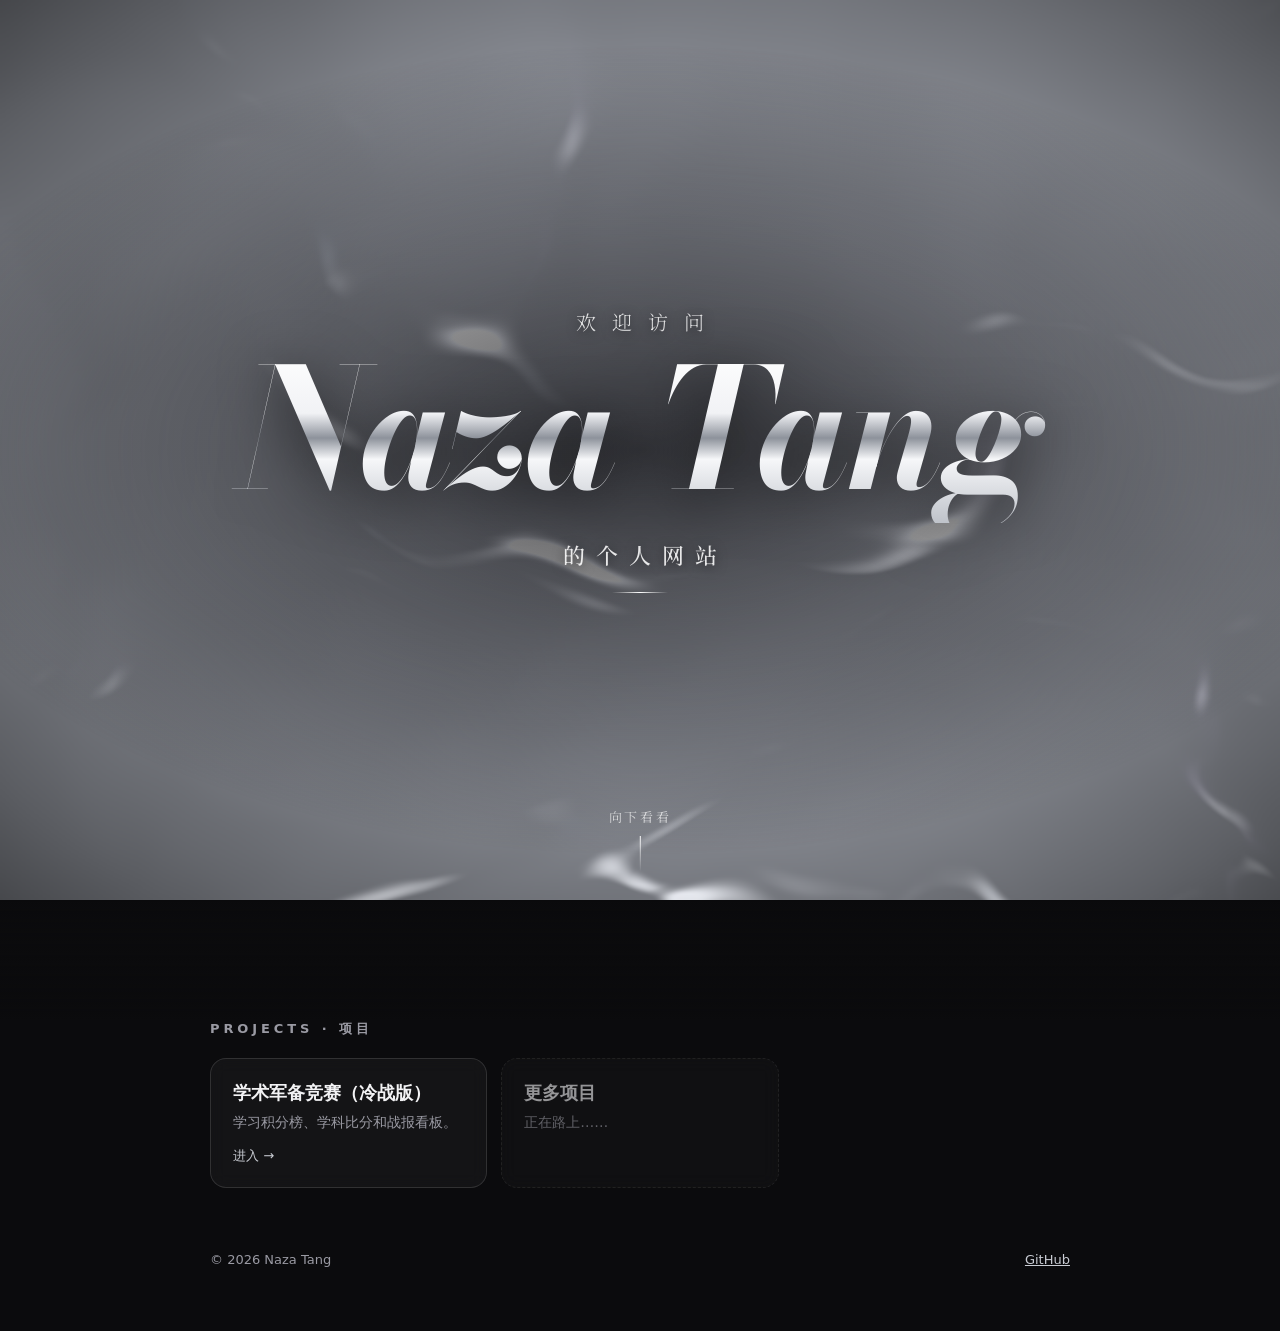
==== index.html @ a49d9f7f "Use Bodoni Moda + Noto Serif SC for the hero, drop the mouse hint Co-Authored-By: Claude Opus 5.5 <n" ====
<!doctype html>
<html lang="zh-CN">
<head>
<meta charset="utf-8">
<meta name="viewport" content="width=device-width, initial-scale=1">
<title>Naza Tang</title>
<meta name="description" content="欢迎访问 Naza Tang 的个人网站">
<meta name="theme-color" content="#0b0b0d">
<link rel="preconnect" href="https://fonts.googleapis.com">
<link rel="preconnect" href="https://fonts.gstatic.com" crossorigin>
<link rel="stylesheet" href="https://fonts.googleapis.com/css2?family=Bodoni+Moda:ital,opsz,wght@1,6..96,500;1,6..96,700&family=Noto+Serif+SC:wght@300;500&display=swap">
<link rel="icon" href="favicon.svg" type="image/svg+xml">
<style>
:root{--fg:#f2f2f4;--muted:#9a9aa3;--line:rgba(255,255,255,.12);--card:rgba(255,255,255,.04)}
*{box-sizing:border-box}
html,body{margin:0;background:#0b0b0d;color:var(--fg);font-family:-apple-system,BlinkMacSystemFont,"PingFang SC","Microsoft YaHei",system-ui,sans-serif}
#metal{position:fixed;inset:0;width:100%;height:100%;display:block}
.hero::before{content:"";position:absolute;inset:0;background:radial-gradient(ellipse 60% 45% at 50% 50%,rgba(5,5,8,.72),rgba(5,5,8,.25) 70%,transparent)}
.hello{position:relative}
.hero{position:relative;height:100vh;height:100svh;display:grid;place-items:center;text-align:center;padding:0 16px;pointer-events:none}
.hello{opacity:0;transform:translateY(24px) scale(.96);filter:blur(10px);transition:all 1.4s cubic-bezier(.2,.7,.2,1)}
.hello.show{opacity:1;transform:none;filter:none}
.hello small{display:block;font-family:"Noto Serif SC",serif;font-weight:300;font-size:clamp(15px,2vw,20px);letter-spacing:.8em;margin-right:-.8em;color:rgba(255,255,255,.82);margin-bottom:10px;text-shadow:0 2px 12px rgba(0,0,0,.6)}
.hello h1{margin:0;font-family:"Bodoni Moda","Didot","Times New Roman",serif;font-style:italic;font-weight:700;font-size:clamp(64px,13vw,168px);line-height:1;letter-spacing:-.01em;padding:0 .08em .06em;
  background:linear-gradient(180deg,#ffffff 0%,#f1f2f5 38%,#8d929b 52%,#f6f7f9 64%,#bfc3ca 100%);-webkit-background-clip:text;background-clip:text;color:transparent;
  filter:drop-shadow(0 8px 28px rgba(0,0,0,.6))}
.hello .sub{margin:16px 0 0;font-family:"Noto Serif SC",serif;font-weight:500;font-size:clamp(16px,2.2vw,22px);letter-spacing:.5em;margin-right:-.5em;color:rgba(255,255,255,.88);text-shadow:0 2px 12px rgba(0,0,0,.6)}
.hello .line{width:56px;height:1px;margin:22px auto 0;background:linear-gradient(90deg,transparent,#fff,transparent)}
.scroll{position:absolute;font-family:"Noto Serif SC",serif;bottom:28px;left:50%;transform:translateX(-50%);color:rgba(255,255,255,.7);font-size:13px;letter-spacing:.2em;opacity:0;transition:opacity 1s 1.8s;pointer-events:auto;text-decoration:none}
.hello.show ~ .scroll{opacity:1}
.scroll::after{content:"";display:block;width:1px;height:36px;margin:10px auto 0;background:linear-gradient(#fff,transparent);animation:drip 1.8s infinite}
@keyframes drip{0%{transform:scaleY(0);transform-origin:top}50%{transform:scaleY(1);transform-origin:top}51%{transform-origin:bottom}100%{transform:scaleY(0);transform-origin:bottom}}
.panel{position:relative;background:linear-gradient(180deg,rgba(11,11,13,0) 0,#0b0b0d 120px);padding:120px 16px 64px}
.wrap{max-width:860px;margin:0 auto}
h2{font-size:13px;letter-spacing:.3em;color:var(--muted);font-weight:600;margin:0 0 20px}
.grid{display:grid;grid-template-columns:repeat(auto-fill,minmax(240px,1fr));gap:14px}
.card{display:block;padding:22px;border:1px solid var(--line);border-radius:16px;background:var(--card);color:inherit;text-decoration:none;backdrop-filter:blur(8px);transition:transform .2s,border-color .2s,background .2s}
.card:hover{transform:translateY(-3px);border-color:rgba(255,255,255,.35);background:rgba(255,255,255,.07)}
.card b{display:block;font-size:18px;margin-bottom:6px}
.card span{color:var(--muted);font-size:14px;line-height:1.6}
.card i{display:block;margin-top:14px;font-style:normal;font-size:13px;color:#c9ccd3}
.soon{border-style:dashed;opacity:.6}
footer{margin-top:64px;color:var(--muted);font-size:13px;display:flex;gap:16px;flex-wrap:wrap;justify-content:space-between}
footer a{color:#c9ccd3}
@media (prefers-reduced-motion:reduce){.hello{transition:none}}
</style>
</head>
<body>
<canvas id="metal" aria-hidden="true"></canvas>
<section class="hero">
  <div class="hello" id="hello">
    <small>欢迎访问</small>
    <h1>Naza Tang</h1>
    <div class="sub">的个人网站</div>
    <div class="line"></div>
  </div>
  <a class="scroll" href="#projects">向下看看</a>
</section>
<section class="panel" id="projects">
  <div class="wrap">
    <h2>PROJECTS · 项目</h2>
    <div class="grid">
      <a class="card" href="/league-view/">
        <b>学术军备竞赛（冷战版）</b>
        <span>学习积分榜、学科比分和战报看板。</span>
        <i>进入 →</i>
      </a>
      <div class="card soon">
        <b>更多项目</b>
        <span>正在路上……</span>
      </div>
    </div>
    <footer>
      <span>© 2026 Naza Tang</span>
      <a href="https://github.com/tanghao0903">GitHub</a>
    </footer>
  </div>
</section>
<script>
(function(){
  var hello=document.getElementById('hello');
  setTimeout(function(){hello.classList.add('show')},400);
  var c=document.getElementById('metal');
  var gl=c.getContext('webgl')||c.getContext('experimental-webgl');
  if(!gl){c.style.background='radial-gradient(circle at 30% 30%,#e6e8ec,#5b5f68 40%,#16171a 75%)';return;}
  var vs='attribute vec2 p;void main(){gl_Position=vec4(p,0.,1.);}';
  var fs=[
  'precision highp float;',
  'uniform vec2 R;uniform float T;uniform vec2 M;uniform float MS;',
  'float h(vec2 p){return fract(sin(dot(p,vec2(127.1,311.7)))*43758.5453);}',
  'float n(vec2 p){vec2 i=floor(p),f=fract(p);f=f*f*(3.-2.*f);',
  ' return mix(mix(h(i),h(i+vec2(1,0)),f.x),mix(h(i+vec2(0,1)),h(i+vec2(1,1)),f.x),f.y);}',
  'float fbm(vec2 p){float v=0.,a=.5;for(int i=0;i<4;i++){v+=a*n(p);p=p*2.03+vec2(1.7,9.2);a*=.5;}return v;}',
  'float H(vec2 p){',
  ' float t=T*.08;',
  ' vec2 q=vec2(fbm(p+t),fbm(p+vec2(5.2,1.3)-t));',
  ' vec2 r=vec2(fbm(p+1.8*q+vec2(1.7,9.2)+t*1.3),fbm(p+1.8*q+vec2(8.3,2.8)-t));',
  ' float v=fbm(p+1.6*r);',
  ' float d=length(p-M);',
  ' v+=MS*.35*sin(d*14.-T*5.)*exp(-d*2.2);',
  ' v+=.25*exp(-d*d*6.)*MS;',
  ' return v;}',
  'vec3 env(vec3 r){',
  ' float y=r.y;',
  ' vec3 c=mix(vec3(.05,.05,.07),vec3(.85,.87,.92),smoothstep(-.2,.35,y));',
  ' c+=vec3(1.)*smoothstep(.55,.62,y)*(1.-smoothstep(.7,.95,y))*.9;',
  ' c=mix(c,vec3(.02),smoothstep(.0,-.4,y));',
  ' c+=vec3(.25,.18,.35)*smoothstep(.2,.9,r.x)*.6;',
  ' c+=vec3(.15,.25,.35)*smoothstep(.2,.9,-r.x)*.5;',
  ' return c;}',
  'void main(){',
  ' vec2 uv=(gl_FragCoord.xy-.5*R)/min(R.x,R.y)*1.1;',
  ' float e=.01;',
  ' float a=H(uv),bx=H(uv+vec2(e,0)),by=H(uv+vec2(0,e));',
  ' vec3 N=normalize(vec3((a-bx)/e,(a-by)/e,1.)*vec3(.12,.12,1.));',
  ' vec3 V=vec3(0,0,1);',
  ' vec3 Rf=reflect(-V,N);',
  ' vec3 col=env(Rf.xzy*vec3(1,1,1)+vec3(0,N.y*.3,0));',
  ' float fr=pow(1.-max(N.z,0.),3.);',
  ' col=mix(col,vec3(.95),fr*.5);',
  ' vec3 L=normalize(vec3(-.4,.6,.7));',
  ' col+=pow(max(dot(reflect(-L,N),V),0.),60.)*1.2;',
  ' col*=.55+.35*a;',
  ' vec2 vg=gl_FragCoord.xy/R-.5;col*=1.-dot(vg,vg)*1.1;',
  ' gl_FragColor=vec4(pow(col,vec3(.95)),1.);',
  '}'].join('\n');
  function sh(t,s){var o=gl.createShader(t);gl.shaderSource(o,s);gl.compileShader(o);if(!gl.getShaderParameter(o,gl.COMPILE_STATUS))console.error(gl.getShaderInfoLog(o));return o;}
  var pr=gl.createProgram();gl.attachShader(pr,sh(gl.VERTEX_SHADER,vs));gl.attachShader(pr,sh(gl.FRAGMENT_SHADER,fs));gl.linkProgram(pr);gl.useProgram(pr);
  var b=gl.createBuffer();gl.bindBuffer(gl.ARRAY_BUFFER,b);gl.bufferData(gl.ARRAY_BUFFER,new Float32Array([-1,-1,3,-1,-1,3]),gl.STATIC_DRAW);
  var loc=gl.getAttribLocation(pr,'p');gl.enableVertexAttribArray(loc);gl.vertexAttribPointer(loc,2,gl.FLOAT,false,0,0);
  var uR=gl.getUniformLocation(pr,'R'),uT=gl.getUniformLocation(pr,'T'),uM=gl.getUniformLocation(pr,'M'),uS=gl.getUniformLocation(pr,'MS');
  var scale=Math.min(window.devicePixelRatio||1,1.5)*.75;
  function resize(){c.width=Math.floor(innerWidth*scale);c.height=Math.floor(innerHeight*scale);gl.viewport(0,0,c.width,c.height);}
  addEventListener('resize',resize);resize();
  var mx=0,my=0,tx=0,ty=0,ms=0,tms=0;
  function mv(x,y){var m=Math.min(innerWidth,innerHeight);tx=(x-innerWidth/2)/m*1.1;ty=-(y-innerHeight/2)/m*1.1;tms=1;}
  addEventListener('pointermove',function(e){mv(e.clientX,e.clientY)});
  addEventListener('touchmove',function(e){var t=e.touches[0];if(t)mv(t.clientX,t.clientY)},{passive:true});
  var reduce=matchMedia('(prefers-reduced-motion: reduce)').matches;
  var t0=performance.now();
  function frame(now){
    var t=(now-t0)/1000;
    mx+=(tx-mx)*.08;my+=(ty-my)*.08;ms+=(tms-ms)*.05;tms*=.985;
    gl.uniform2f(uR,c.width,c.height);gl.uniform1f(uT,reduce?10:t);gl.uniform2f(uM,mx,my);gl.uniform1f(uS,ms);
    gl.drawArrays(gl.TRIANGLES,0,3);
    if(!reduce)requestAnimationFrame(frame);
  }
  requestAnimationFrame(frame);
})();
</script>
</body>
</html>
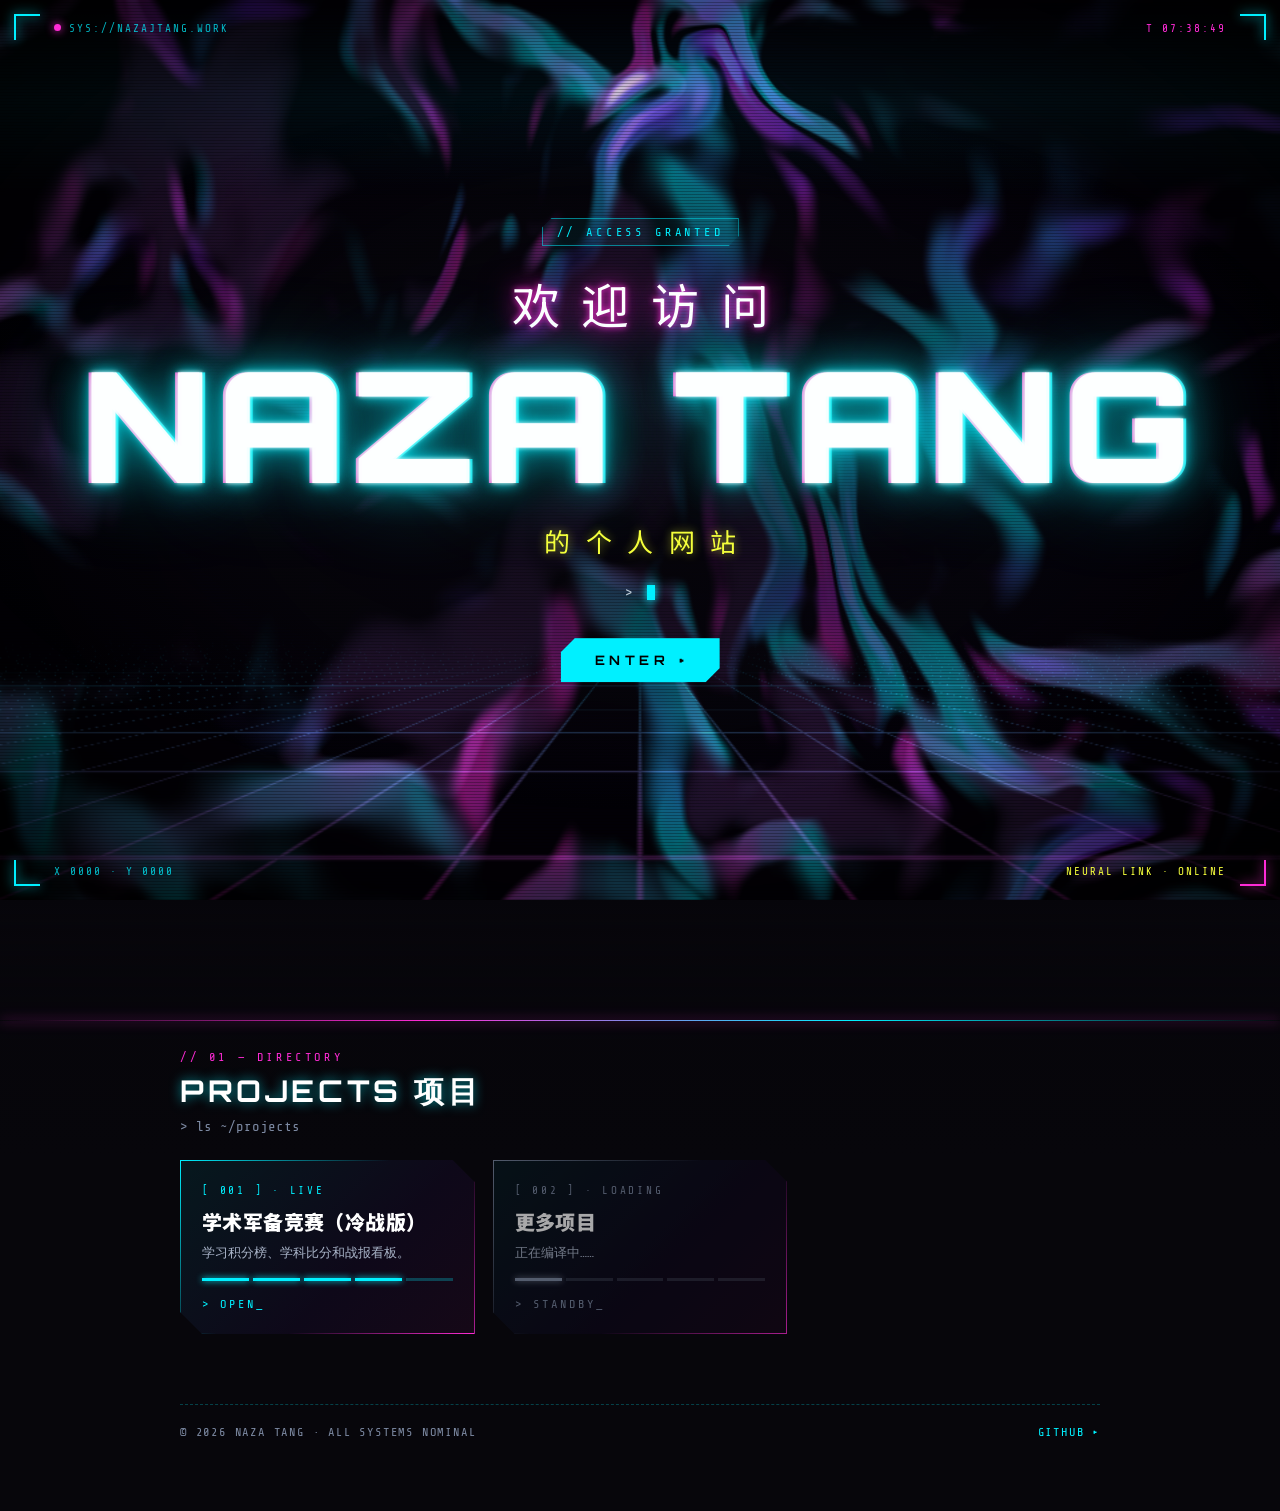
==== commit 9e661ebf: "Restyle welcome page as neon cyberpunk: neon liquid chrome, glitch title, HUD, grid floor Co-Authore" ====
--- a/index.html
+++ b/index.html
@@ -5,84 +5,167 @@
 <meta name="viewport" content="width=device-width, initial-scale=1">
 <title>Naza Tang</title>
 <meta name="description" content="欢迎访问 Naza Tang 的个人网站">
-<meta name="theme-color" content="#0b0b0d">
+<meta name="theme-color" content="#07060b">
 <link rel="preconnect" href="https://fonts.googleapis.com">
 <link rel="preconnect" href="https://fonts.gstatic.com" crossorigin>
-<link rel="stylesheet" href="https://fonts.googleapis.com/css2?family=Bodoni+Moda:ital,opsz,wght@1,6..96,500;1,6..96,700&family=Noto+Serif+SC:wght@300;500&display=swap">
+<link rel="stylesheet" href="https://fonts.googleapis.com/css2?family=Orbitron:wght@500;700;900&family=Share+Tech+Mono&family=Noto+Sans+SC:wght@500;900&display=swap">
 <link rel="icon" href="favicon.svg" type="image/svg+xml">
 <style>
-:root{--fg:#f2f2f4;--muted:#9a9aa3;--line:rgba(255,255,255,.12);--card:rgba(255,255,255,.04)}
+:root{
+  --bg:#07060b;--fg:#e9f6ff;--muted:#7d8aa3;
+  --cyan:#00f0ff;--pink:#ff2bd6;--yellow:#f5ff3b;--violet:#7b2bff;
+  --mono:"Share Tech Mono",ui-monospace,Menlo,Consolas,monospace;
+  --disp:"Orbitron","Eurostile","Arial Black",sans-serif;
+  --cn:"Noto Sans SC","PingFang SC","Microsoft YaHei",sans-serif;
+}
 *{box-sizing:border-box}
-html,body{margin:0;background:#0b0b0d;color:var(--fg);font-family:-apple-system,BlinkMacSystemFont,"PingFang SC","Microsoft YaHei",system-ui,sans-serif}
+html,body{margin:0;background:var(--bg);color:var(--fg);font-family:var(--mono)}
+::selection{background:var(--pink);color:#000}
 #metal{position:fixed;inset:0;width:100%;height:100%;display:block}
-.hero::before{content:"";position:absolute;inset:0;background:radial-gradient(ellipse 60% 45% at 50% 50%,rgba(5,5,8,.72),rgba(5,5,8,.25) 70%,transparent)}
-.hello{position:relative}
-.hero{position:relative;height:100vh;height:100svh;display:grid;place-items:center;text-align:center;padding:0 16px;pointer-events:none}
-.hello{opacity:0;transform:translateY(24px) scale(.96);filter:blur(10px);transition:all 1.4s cubic-bezier(.2,.7,.2,1)}
-.hello.show{opacity:1;transform:none;filter:none}
-.hello small{display:block;font-family:"Noto Serif SC",serif;font-weight:300;font-size:clamp(15px,2vw,20px);letter-spacing:.8em;margin-right:-.8em;color:rgba(255,255,255,.82);margin-bottom:10px;text-shadow:0 2px 12px rgba(0,0,0,.6)}
-.hello h1{margin:0;font-family:"Bodoni Moda","Didot","Times New Roman",serif;font-style:italic;font-weight:700;font-size:clamp(64px,13vw,168px);line-height:1;letter-spacing:-.01em;padding:0 .08em .06em;
-  background:linear-gradient(180deg,#ffffff 0%,#f1f2f5 38%,#8d929b 52%,#f6f7f9 64%,#bfc3ca 100%);-webkit-background-clip:text;background-clip:text;color:transparent;
-  filter:drop-shadow(0 8px 28px rgba(0,0,0,.6))}
-.hello .sub{margin:16px 0 0;font-family:"Noto Serif SC",serif;font-weight:500;font-size:clamp(16px,2.2vw,22px);letter-spacing:.5em;margin-right:-.5em;color:rgba(255,255,255,.88);text-shadow:0 2px 12px rgba(0,0,0,.6)}
-.hello .line{width:56px;height:1px;margin:22px auto 0;background:linear-gradient(90deg,transparent,#fff,transparent)}
-.scroll{position:absolute;font-family:"Noto Serif SC",serif;bottom:28px;left:50%;transform:translateX(-50%);color:rgba(255,255,255,.7);font-size:13px;letter-spacing:.2em;opacity:0;transition:opacity 1s 1.8s;pointer-events:auto;text-decoration:none}
-.hello.show ~ .scroll{opacity:1}
-.scroll::after{content:"";display:block;width:1px;height:36px;margin:10px auto 0;background:linear-gradient(#fff,transparent);animation:drip 1.8s infinite}
-@keyframes drip{0%{transform:scaleY(0);transform-origin:top}50%{transform:scaleY(1);transform-origin:top}51%{transform-origin:bottom}100%{transform:scaleY(0);transform-origin:bottom}}
-.panel{position:relative;background:linear-gradient(180deg,rgba(11,11,13,0) 0,#0b0b0d 120px);padding:120px 16px 64px}
-.wrap{max-width:860px;margin:0 auto}
-h2{font-size:13px;letter-spacing:.3em;color:var(--muted);font-weight:600;margin:0 0 20px}
-.grid{display:grid;grid-template-columns:repeat(auto-fill,minmax(240px,1fr));gap:14px}
-.card{display:block;padding:22px;border:1px solid var(--line);border-radius:16px;background:var(--card);color:inherit;text-decoration:none;backdrop-filter:blur(8px);transition:transform .2s,border-color .2s,background .2s}
-.card:hover{transform:translateY(-3px);border-color:rgba(255,255,255,.35);background:rgba(255,255,255,.07)}
-.card b{display:block;font-size:18px;margin-bottom:6px}
-.card span{color:var(--muted);font-size:14px;line-height:1.6}
-.card i{display:block;margin-top:14px;font-style:normal;font-size:13px;color:#c9ccd3}
-.soon{border-style:dashed;opacity:.6}
-footer{margin-top:64px;color:var(--muted);font-size:13px;display:flex;gap:16px;flex-wrap:wrap;justify-content:space-between}
-footer a{color:#c9ccd3}
-@media (prefers-reduced-motion:reduce){.hello{transition:none}}
+
+.fx{position:fixed;inset:0;pointer-events:none;z-index:2}
+.fx.scan{background:repeating-linear-gradient(0deg,rgba(0,0,0,.28) 0 1px,transparent 1px 3px);mix-blend-mode:multiply}
+.fx.vig{background:radial-gradient(ellipse at center,transparent 45%,rgba(0,0,0,.75) 100%)}
+.fx.sweep{background:linear-gradient(180deg,transparent 0%,rgba(0,240,255,.07) 50%,transparent 100%);height:22vh;animation:sweep 7s linear infinite}
+@keyframes sweep{from{transform:translateY(-25vh)}to{transform:translateY(110vh)}}
+
+.hud{position:fixed;inset:14px;pointer-events:none;z-index:3;font-size:11px;letter-spacing:.18em;color:rgba(0,240,255,.75);text-transform:uppercase;opacity:0;transition:opacity 1s .2s}
+.ready .hud{opacity:1}
+.hud .c{position:absolute;width:26px;height:26px;border:2px solid var(--cyan);filter:drop-shadow(0 0 6px var(--cyan))}
+.hud .tl{top:0;left:0;border-right:0;border-bottom:0}
+.hud .tr{top:0;right:0;border-left:0;border-bottom:0}
+.hud .bl{bottom:0;left:0;border-right:0;border-top:0}
+.hud .br{bottom:0;right:0;border-left:0;border-top:0;border-color:var(--pink);filter:drop-shadow(0 0 6px var(--pink))}
+.hud .t{position:absolute;white-space:nowrap}
+.hud .t1{top:8px;left:40px}
+.hud .t2{top:8px;right:40px;color:var(--pink)}
+.hud .t3{bottom:8px;left:40px}
+.hud .t4{bottom:8px;right:40px;color:var(--yellow)}
+.dot{display:inline-block;width:7px;height:7px;border-radius:50%;background:var(--pink);box-shadow:0 0 8px var(--pink);margin-right:8px;animation:blink 1.2s steps(2) infinite;vertical-align:1px}
+@keyframes blink{50%{opacity:.15}}
+
+.hero{position:relative;z-index:4;height:100vh;height:100svh;display:grid;place-items:center;text-align:center;padding:0 16px;pointer-events:none}
+.hero::before{content:"";position:absolute;inset:0;background:radial-gradient(ellipse 55% 40% at 50% 50%,rgba(7,6,11,.86),rgba(7,6,11,.45) 65%,transparent)}
+.hello{position:relative;opacity:0;transform:scale(1.04);transition:opacity .6s,transform 1.2s cubic-bezier(.2,.7,.2,1)}
+.ready .hello{opacity:1;transform:none;animation:flick 1.1s steps(1) .25s both}
+@keyframes flick{0%{opacity:0}8%{opacity:1}12%{opacity:.1}18%{opacity:1;transform:translateX(-6px) skewX(-8deg)}22%{transform:none}30%{opacity:.3}36%{opacity:1}100%{opacity:1}}
+.tag{display:inline-flex;align-items:center;gap:10px;font-size:12px;letter-spacing:.32em;color:var(--cyan);border:1px solid rgba(0,240,255,.5);padding:6px 14px;background:rgba(0,240,255,.06);clip-path:polygon(10px 0,100% 0,100% calc(100% - 10px),calc(100% - 10px) 100%,0 100%,0 10px);margin-bottom:22px}
+.welcome{display:block;font-family:var(--cn);font-size:clamp(26px,4.2vw,48px);letter-spacing:.45em;margin-right:-.45em;color:#fff;text-shadow:0 0 6px var(--pink),0 0 22px rgba(255,43,214,.7),0 0 48px rgba(255,43,214,.4)}
+.glitch{position:relative;display:inline-block;margin:10px 0 0;font-family:var(--disp);font-weight:900;font-size:clamp(52px,12vw,164px);line-height:1;letter-spacing:.04em;color:#f4fdff;
+  text-shadow:0 0 4px #fff,0 0 14px var(--cyan),0 0 40px rgba(0,240,255,.65),0 0 90px rgba(0,240,255,.35)}
+.glitch::before,.glitch::after{content:attr(data-text);position:absolute;inset:0;overflow:hidden}
+.glitch::before{color:var(--pink);text-shadow:none;transform:translate(-3px,0);mix-blend-mode:screen;opacity:.85;animation:g1 3.2s infinite steps(1)}
+.glitch::after{color:var(--cyan);text-shadow:none;transform:translate(3px,0);mix-blend-mode:screen;opacity:.85;animation:g2 2.7s infinite steps(1)}
+@keyframes g1{0%{clip-path:inset(0 0 100% 0)}4%{clip-path:inset(12% 0 70% 0);transform:translate(-8px,-2px)}8%{clip-path:inset(60% 0 22% 0);transform:translate(6px,1px)}12%{clip-path:inset(0 0 100% 0)}55%{clip-path:inset(0 0 100% 0)}57%{clip-path:inset(40% 0 45% 0);transform:translate(-10px,0)}59%{clip-path:inset(0 0 100% 0)}100%{clip-path:inset(0 0 100% 0)}}
+@keyframes g2{0%{clip-path:inset(0 0 100% 0)}30%{clip-path:inset(0 0 100% 0)}32%{clip-path:inset(75% 0 5% 0);transform:translate(9px,1px)}35%{clip-path:inset(20% 0 62% 0);transform:translate(-5px,-1px)}38%{clip-path:inset(0 0 100% 0)}80%{clip-path:inset(0 0 100% 0)}81%{clip-path:inset(48% 0 38% 0);transform:translate(12px,0)}83%{clip-path:inset(0 0 100% 0)}}
+.sub{margin-top:20px;font-family:var(--cn);font-size:clamp(18px,2.4vw,26px);letter-spacing:.6em;margin-right:-.6em;color:var(--yellow);text-shadow:0 0 10px rgba(245,255,59,.6)}
+.term{margin-top:26px;font-size:clamp(12px,1.4vw,14px);color:rgba(233,246,255,.82);letter-spacing:.08em;min-height:1.4em}
+.term b{color:var(--pink);font-weight:400}
+.cursor{display:inline-block;width:.6em;height:1.1em;background:var(--cyan);vertical-align:-3px;margin-left:3px;box-shadow:0 0 8px var(--cyan);animation:blink 1s steps(2) infinite}
+.enter{pointer-events:auto;display:inline-block;margin-top:34px;font-family:var(--disp);font-weight:700;font-size:13px;letter-spacing:.35em;color:#000;background:var(--cyan);padding:14px 30px 14px 34px;text-decoration:none;clip-path:polygon(14px 0,100% 0,100% calc(100% - 14px),calc(100% - 14px) 100%,0 100%,0 14px);box-shadow:0 0 24px rgba(0,240,255,.6);transition:background .2s,box-shadow .2s,transform .2s;opacity:0}
+.ready .enter{opacity:1;transition:opacity .6s 2.4s,background .2s,box-shadow .2s,transform .2s}
+.enter:hover{background:var(--pink);box-shadow:0 0 34px rgba(255,43,214,.8);transform:translateY(-2px)}
+
+.panel{position:relative;z-index:4;padding:110px 16px 72px;background:linear-gradient(180deg,rgba(7,6,11,0) 0,rgba(7,6,11,.92) 140px,#07060b 260px)}
+.panel::before{content:"";position:absolute;left:0;right:0;top:120px;height:1px;background:linear-gradient(90deg,transparent,var(--pink),var(--cyan),transparent);box-shadow:0 0 12px var(--pink)}
+.wrap{max-width:920px;margin:0 auto}
+h2{font-family:var(--disp);font-weight:700;font-size:clamp(22px,3vw,30px);letter-spacing:.12em;margin:40px 0 6px;color:#fff;text-shadow:0 0 12px rgba(0,240,255,.6)}
+h2 small{display:block;font-family:var(--mono);font-weight:400;font-size:12px;letter-spacing:.3em;color:var(--pink);margin-bottom:8px;text-shadow:none}
+.lead{color:var(--muted);font-size:14px;margin:0 0 26px}
+.grid{display:grid;grid-template-columns:repeat(auto-fill,minmax(260px,1fr));gap:18px}
+.card{--a:var(--cyan);position:relative;display:block;padding:24px 22px 22px;color:inherit;text-decoration:none;background:linear-gradient(135deg,rgba(0,240,255,.08),rgba(123,43,255,.06) 60%,rgba(255,43,214,.06));
+  clip-path:polygon(0 0,calc(100% - 22px) 0,100% 22px,100% 100%,22px 100%,0 calc(100% - 22px));transition:transform .2s,background .2s}
+.card::before{content:"";position:absolute;inset:0;padding:1px;background:linear-gradient(135deg,var(--a),transparent 45%,transparent 60%,var(--pink));
+  -webkit-mask:linear-gradient(#000 0 0) content-box,linear-gradient(#000 0 0);-webkit-mask-composite:xor;mask-composite:exclude}
+.card:hover{transform:translateY(-3px);background:linear-gradient(135deg,rgba(0,240,255,.16),rgba(123,43,255,.1) 60%,rgba(255,43,214,.14))}
+.card .id{font-size:11px;letter-spacing:.25em;color:var(--a)}
+.card b{display:block;font-family:var(--cn);font-weight:900;font-size:20px;letter-spacing:.02em;margin:10px 0 6px;color:#fff}
+.card span{color:#a9b4c8;font-size:13px;line-height:1.7}
+.card i{display:inline-block;margin-top:16px;font-style:normal;font-size:12px;letter-spacing:.25em;color:var(--a)}
+.card:hover i{color:var(--pink)}
+.card.soon{--a:var(--muted);opacity:.65}
+.bar{display:flex;gap:4px;margin-top:14px}.bar u{flex:1;height:3px;background:var(--a);opacity:.25}.bar u.on{opacity:1;box-shadow:0 0 6px var(--a)}
+footer{margin-top:70px;padding-top:20px;border-top:1px dashed rgba(0,240,255,.25);display:flex;gap:16px;flex-wrap:wrap;justify-content:space-between;color:var(--muted);font-size:12px;letter-spacing:.15em}
+footer a{color:var(--cyan);text-decoration:none}footer a:hover{color:var(--pink)}
+@media (max-width:600px){.hud .t2,.hud .t4{display:none}.hud{font-size:10px}}
+.hello{will-change:opacity}
+@media (prefers-reduced-motion:reduce){.ready .hello{animation:none}.glitch::before,.glitch::after,.fx.sweep,.dot,.cursor{animation:none}}
 </style>
 </head>
 <body>
 <canvas id="metal" aria-hidden="true"></canvas>
+<div class="fx sweep"></div><div class="fx scan"></div><div class="fx vig"></div>
+<div class="hud" aria-hidden="true">
+  <i class="c tl"></i><i class="c tr"></i><i class="c bl"></i><i class="c br"></i>
+  <span class="t t1"><span class="dot"></span>SYS://NAZAJTANG.WORK</span>
+  <span class="t t2" id="clock">T --:--:--</span>
+  <span class="t t3" id="coord">X 0000 · Y 0000</span>
+  <span class="t t4">NEURAL LINK · ONLINE</span>
+</div>
+
 <section class="hero">
-  <div class="hello" id="hello">
-    <small>欢迎访问</small>
-    <h1>Naza Tang</h1>
+  <div class="hello">
+    <div class="tag">// ACCESS GRANTED</div>
+    <span class="welcome">欢迎访问</span>
+    <h1 class="glitch" data-text="NAZA TANG">NAZA TANG</h1>
     <div class="sub">的个人网站</div>
-    <div class="line"></div>
+    <div class="term" id="term"><span class="cursor"></span></div>
+    <a class="enter" href="#projects">ENTER ▸</a>
   </div>
-  <a class="scroll" href="#projects">向下看看</a>
 </section>
+
 <section class="panel" id="projects">
   <div class="wrap">
-    <h2>PROJECTS · 项目</h2>
+    <h2><small>// 01 — DIRECTORY</small>PROJECTS 项目</h2>
+    <p class="lead">&gt; ls ~/projects</p>
     <div class="grid">
       <a class="card" href="/league-view/">
+        <div class="id">[ 001 ] · LIVE</div>
         <b>学术军备竞赛（冷战版）</b>
         <span>学习积分榜、学科比分和战报看板。</span>
-        <i>进入 →</i>
+        <div class="bar"><u class="on"></u><u class="on"></u><u class="on"></u><u class="on"></u><u></u></div>
+        <i>&gt; OPEN_</i>
       </a>
       <div class="card soon">
+        <div class="id">[ 002 ] · LOADING</div>
         <b>更多项目</b>
-        <span>正在路上……</span>
+        <span>正在编译中……</span>
+        <div class="bar"><u class="on"></u><u></u><u></u><u></u><u></u></div>
+        <i>&gt; STANDBY_</i>
       </div>
     </div>
     <footer>
-      <span>© 2026 Naza Tang</span>
-      <a href="https://github.com/tanghao0903">GitHub</a>
+      <span>© 2026 NAZA TANG · ALL SYSTEMS NOMINAL</span>
+      <a href="https://github.com/tanghao0903">GITHUB ▸</a>
     </footer>
   </div>
 </section>
+
 <script>
 (function(){
-  var hello=document.getElementById('hello');
-  setTimeout(function(){hello.classList.add('show')},400);
+  var reduce=matchMedia('(prefers-reduced-motion: reduce)').matches;
+  setTimeout(function(){document.body.classList.add('ready')},250);
+
+  var term=document.getElementById('term'),cur=term.querySelector('.cursor');
+  var lines=['&gt; 正在连接 nazajtang.work ...','&gt; 连接成功 <b>[OK]</b> 欢迎你，访客'];
+  var li=0,ci=0;
+  function type(){
+    var L=lines[li],c=L.charAt(ci);
+    if(c==='<')ci=L.indexOf('>',ci)+1;else if(c==='&')ci=L.indexOf(';',ci)+1;else ci++;
+    term.innerHTML=L.slice(0,ci);term.appendChild(cur);
+    if(ci<L.length)setTimeout(type,reduce?0:40);
+    else if(li+1<lines.length){li++;ci=0;setTimeout(type,700);}
+  }
+  setTimeout(type,reduce?0:900);
+
+  var clock=document.getElementById('clock'),coord=document.getElementById('coord');
+  function pad(n,w){n=String(Math.floor(Math.abs(n)));while(n.length<w)n='0'+n;return n}
+  function tick(){var d=new Date();clock.textContent='T '+pad(d.getHours(),2)+':'+pad(d.getMinutes(),2)+':'+pad(d.getSeconds(),2)}
+  tick();setInterval(tick,1000);
+
   var c=document.getElementById('metal');
   var gl=c.getContext('webgl')||c.getContext('experimental-webgl');
-  if(!gl){c.style.background='radial-gradient(circle at 30% 30%,#e6e8ec,#5b5f68 40%,#16171a 75%)';return;}
+  if(!gl){c.style.background='radial-gradient(circle at 30% 30%,#ff2bd6,#3a0b5c 35%,#07060b 70%)';return;}
   var vs='attribute vec2 p;void main(){gl_Position=vec4(p,0.,1.);}';
   var fs=[
   'precision highp float;',
@@ -92,37 +175,47 @@
   ' return mix(mix(h(i),h(i+vec2(1,0)),f.x),mix(h(i+vec2(0,1)),h(i+vec2(1,1)),f.x),f.y);}',
   'float fbm(vec2 p){float v=0.,a=.5;for(int i=0;i<4;i++){v+=a*n(p);p=p*2.03+vec2(1.7,9.2);a*=.5;}return v;}',
   'float H(vec2 p){',
-  ' float t=T*.08;',
+  ' float t=T*.09;',
   ' vec2 q=vec2(fbm(p+t),fbm(p+vec2(5.2,1.3)-t));',
   ' vec2 r=vec2(fbm(p+1.8*q+vec2(1.7,9.2)+t*1.3),fbm(p+1.8*q+vec2(8.3,2.8)-t));',
   ' float v=fbm(p+1.6*r);',
   ' float d=length(p-M);',
-  ' v+=MS*.35*sin(d*14.-T*5.)*exp(-d*2.2);',
-  ' v+=.25*exp(-d*d*6.)*MS;',
+  ' v+=MS*.3*sin(d*16.-T*6.)*exp(-d*2.4);',
+  ' v+=.22*exp(-d*d*7.)*MS;',
   ' return v;}',
-  'vec3 env(vec3 r){',
-  ' float y=r.y;',
-  ' vec3 c=mix(vec3(.05,.05,.07),vec3(.85,.87,.92),smoothstep(-.2,.35,y));',
-  ' c+=vec3(1.)*smoothstep(.55,.62,y)*(1.-smoothstep(.7,.95,y))*.9;',
-  ' c=mix(c,vec3(.02),smoothstep(.0,-.4,y));',
-  ' c+=vec3(.25,.18,.35)*smoothstep(.2,.9,r.x)*.6;',
-  ' c+=vec3(.15,.25,.35)*smoothstep(.2,.9,-r.x)*.5;',
-  ' return c;}',
+  'vec3 neon(float k){',
+  ' k=fract(k);',
+  ' vec3 c1=vec3(1.,.17,.84),c2=vec3(.48,.17,1.),c3=vec3(0.,.94,1.);',
+  ' return k<.33?mix(c1,c2,k*3.):k<.66?mix(c2,c3,(k-.33)*3.):mix(c3,c1,(k-.66)*3.);}',
   'void main(){',
   ' vec2 uv=(gl_FragCoord.xy-.5*R)/min(R.x,R.y)*1.1;',
   ' float e=.01;',
   ' float a=H(uv),bx=H(uv+vec2(e,0)),by=H(uv+vec2(0,e));',
-  ' vec3 N=normalize(vec3((a-bx)/e,(a-by)/e,1.)*vec3(.12,.12,1.));',
-  ' vec3 V=vec3(0,0,1);',
-  ' vec3 Rf=reflect(-V,N);',
-  ' vec3 col=env(Rf.xzy*vec3(1,1,1)+vec3(0,N.y*.3,0));',
-  ' float fr=pow(1.-max(N.z,0.),3.);',
-  ' col=mix(col,vec3(.95),fr*.5);',
+  ' vec2 g2=vec2(a-bx,a-by)/e;',
+  ' float sl=length(g2);',
+  ' float ang=atan(g2.y,g2.x)/6.2831+.5+T*.03;',
+  ' vec3 base=vec3(.025,.01,.06);',
+  ' vec3 col=base;',
+  ' float rim=smoothstep(.35,1.1,sl);',
+  ' col+=neon(ang)*rim*1.05;',
+  ' col+=neon(ang+.5)*smoothstep(1.4,2.4,sl)*.6;',
+  ' float band=sin(a*26.-T*.8);',
+  ' col+=neon(a*1.3+T*.02)*smoothstep(.92,1.,band)*.35;',
+  ' vec3 N=normalize(vec3(-g2*.16,1.));',
   ' vec3 L=normalize(vec3(-.4,.6,.7));',
-  ' col+=pow(max(dot(reflect(-L,N),V),0.),60.)*1.2;',
-  ' col*=.55+.35*a;',
-  ' vec2 vg=gl_FragCoord.xy/R-.5;col*=1.-dot(vg,vg)*1.1;',
-  ' gl_FragColor=vec4(pow(col,vec3(.95)),1.);',
+  ' col+=vec3(.85,1.,1.)*pow(max(dot(reflect(-L,N),vec3(0,0,1)),0.),60.)*.9;',
+  ' col*=.45+.6*a;',
+  ' vec2 sp=gl_FragCoord.xy/R;',
+  ' float hz=.3;',
+  ' if(sp.y<hz){',
+  '  float z=hz/(hz-sp.y+.001);',
+  '  vec2 g=vec2((sp.x-.5)*z*6.,z*1.4+T*.6);',
+  '  vec2 gf=abs(fract(g)-.5);',
+  '  float ln=smoothstep(.47,.5,max(gf.x,gf.y));',
+  '  col+=mix(vec3(1.,.17,.84),vec3(0.,.94,1.),sp.y/hz)*ln*.45*smoothstep(0.,.08,hz-sp.y);',
+  ' }',
+  ' vec2 vg=sp-.5;col*=1.-dot(vg,vg)*1.2;',
+  ' gl_FragColor=vec4(col,1.);',
   '}'].join('\n');
   function sh(t,s){var o=gl.createShader(t);gl.shaderSource(o,s);gl.compileShader(o);if(!gl.getShaderParameter(o,gl.COMPILE_STATUS))console.error(gl.getShaderInfoLog(o));return o;}
   var pr=gl.createProgram();gl.attachShader(pr,sh(gl.VERTEX_SHADER,vs));gl.attachShader(pr,sh(gl.FRAGMENT_SHADER,fs));gl.linkProgram(pr);gl.useProgram(pr);
@@ -133,10 +226,10 @@
   function resize(){c.width=Math.floor(innerWidth*scale);c.height=Math.floor(innerHeight*scale);gl.viewport(0,0,c.width,c.height);}
   addEventListener('resize',resize);resize();
   var mx=0,my=0,tx=0,ty=0,ms=0,tms=0;
-  function mv(x,y){var m=Math.min(innerWidth,innerHeight);tx=(x-innerWidth/2)/m*1.1;ty=-(y-innerHeight/2)/m*1.1;tms=1;}
+  function mv(x,y){var m=Math.min(innerWidth,innerHeight);tx=(x-innerWidth/2)/m*1.1;ty=-(y-innerHeight/2)/m*1.1;tms=1;
+    coord.textContent='X '+pad(x,4)+' · Y '+pad(y,4);}
   addEventListener('pointermove',function(e){mv(e.clientX,e.clientY)});
   addEventListener('touchmove',function(e){var t=e.touches[0];if(t)mv(t.clientX,t.clientY)},{passive:true});
-  var reduce=matchMedia('(prefers-reduced-motion: reduce)').matches;
   var t0=performance.now();
   function frame(now){
     var t=(now-t0)/1000;
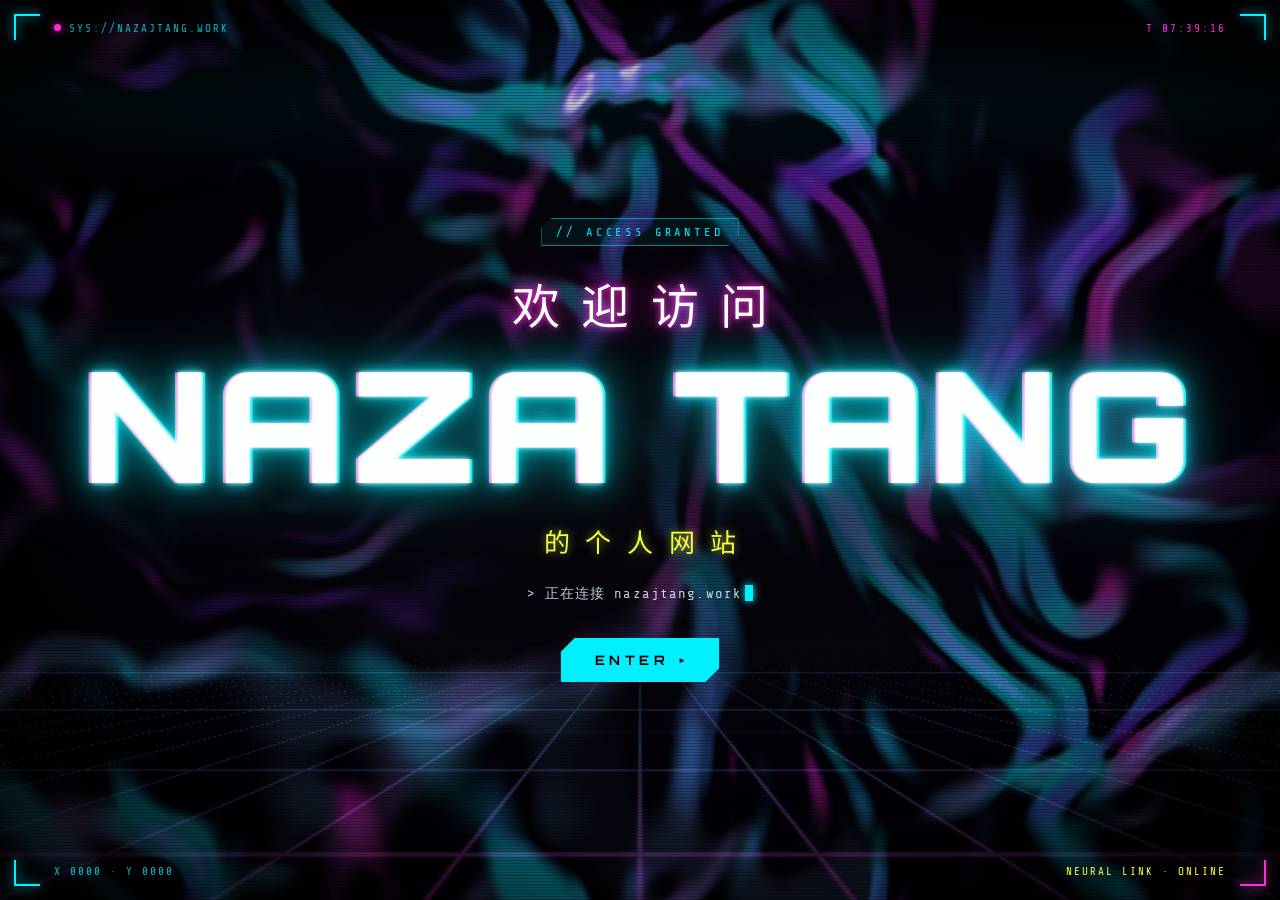
==== commit 5fdc6bac: "Move projects to their own /projects/ page with the same neon liquid background Shared styles and th" ====
--- a/index.html
+++ b/index.html
@@ -9,41 +9,9 @@
 <link rel="preconnect" href="https://fonts.googleapis.com">
 <link rel="preconnect" href="https://fonts.gstatic.com" crossorigin>
 <link rel="stylesheet" href="https://fonts.googleapis.com/css2?family=Orbitron:wght@500;700;900&family=Share+Tech+Mono&family=Noto+Sans+SC:wght@500;900&display=swap">
-<link rel="icon" href="favicon.svg" type="image/svg+xml">
+<link rel="icon" href="/favicon.svg" type="image/svg+xml">
+<link rel="stylesheet" href="/assets/cyber.css">
 <style>
-:root{
-  --bg:#07060b;--fg:#e9f6ff;--muted:#7d8aa3;
-  --cyan:#00f0ff;--pink:#ff2bd6;--yellow:#f5ff3b;--violet:#7b2bff;
-  --mono:"Share Tech Mono",ui-monospace,Menlo,Consolas,monospace;
-  --disp:"Orbitron","Eurostile","Arial Black",sans-serif;
-  --cn:"Noto Sans SC","PingFang SC","Microsoft YaHei",sans-serif;
-}
-*{box-sizing:border-box}
-html,body{margin:0;background:var(--bg);color:var(--fg);font-family:var(--mono)}
-::selection{background:var(--pink);color:#000}
-#metal{position:fixed;inset:0;width:100%;height:100%;display:block}
-
-.fx{position:fixed;inset:0;pointer-events:none;z-index:2}
-.fx.scan{background:repeating-linear-gradient(0deg,rgba(0,0,0,.28) 0 1px,transparent 1px 3px);mix-blend-mode:multiply}
-.fx.vig{background:radial-gradient(ellipse at center,transparent 45%,rgba(0,0,0,.75) 100%)}
-.fx.sweep{background:linear-gradient(180deg,transparent 0%,rgba(0,240,255,.07) 50%,transparent 100%);height:22vh;animation:sweep 7s linear infinite}
-@keyframes sweep{from{transform:translateY(-25vh)}to{transform:translateY(110vh)}}
-
-.hud{position:fixed;inset:14px;pointer-events:none;z-index:3;font-size:11px;letter-spacing:.18em;color:rgba(0,240,255,.75);text-transform:uppercase;opacity:0;transition:opacity 1s .2s}
-.ready .hud{opacity:1}
-.hud .c{position:absolute;width:26px;height:26px;border:2px solid var(--cyan);filter:drop-shadow(0 0 6px var(--cyan))}
-.hud .tl{top:0;left:0;border-right:0;border-bottom:0}
-.hud .tr{top:0;right:0;border-left:0;border-bottom:0}
-.hud .bl{bottom:0;left:0;border-right:0;border-top:0}
-.hud .br{bottom:0;right:0;border-left:0;border-top:0;border-color:var(--pink);filter:drop-shadow(0 0 6px var(--pink))}
-.hud .t{position:absolute;white-space:nowrap}
-.hud .t1{top:8px;left:40px}
-.hud .t2{top:8px;right:40px;color:var(--pink)}
-.hud .t3{bottom:8px;left:40px}
-.hud .t4{bottom:8px;right:40px;color:var(--yellow)}
-.dot{display:inline-block;width:7px;height:7px;border-radius:50%;background:var(--pink);box-shadow:0 0 8px var(--pink);margin-right:8px;animation:blink 1.2s steps(2) infinite;vertical-align:1px}
-@keyframes blink{50%{opacity:.15}}
-
 .hero{position:relative;z-index:4;height:100vh;height:100svh;display:grid;place-items:center;text-align:center;padding:0 16px;pointer-events:none}
 .hero::before{content:"";position:absolute;inset:0;background:radial-gradient(ellipse 55% 40% at 50% 50%,rgba(7,6,11,.86),rgba(7,6,11,.45) 65%,transparent)}
 .hello{position:relative;opacity:0;transform:scale(1.04);transition:opacity .6s,transform 1.2s cubic-bezier(.2,.7,.2,1)}
@@ -65,31 +33,8 @@
 .enter{pointer-events:auto;display:inline-block;margin-top:34px;font-family:var(--disp);font-weight:700;font-size:13px;letter-spacing:.35em;color:#000;background:var(--cyan);padding:14px 30px 14px 34px;text-decoration:none;clip-path:polygon(14px 0,100% 0,100% calc(100% - 14px),calc(100% - 14px) 100%,0 100%,0 14px);box-shadow:0 0 24px rgba(0,240,255,.6);transition:background .2s,box-shadow .2s,transform .2s;opacity:0}
 .ready .enter{opacity:1;transition:opacity .6s 2.4s,background .2s,box-shadow .2s,transform .2s}
 .enter:hover{background:var(--pink);box-shadow:0 0 34px rgba(255,43,214,.8);transform:translateY(-2px)}
-
-.panel{position:relative;z-index:4;padding:110px 16px 72px;background:linear-gradient(180deg,rgba(7,6,11,0) 0,rgba(7,6,11,.92) 140px,#07060b 260px)}
-.panel::before{content:"";position:absolute;left:0;right:0;top:120px;height:1px;background:linear-gradient(90deg,transparent,var(--pink),var(--cyan),transparent);box-shadow:0 0 12px var(--pink)}
-.wrap{max-width:920px;margin:0 auto}
-h2{font-family:var(--disp);font-weight:700;font-size:clamp(22px,3vw,30px);letter-spacing:.12em;margin:40px 0 6px;color:#fff;text-shadow:0 0 12px rgba(0,240,255,.6)}
-h2 small{display:block;font-family:var(--mono);font-weight:400;font-size:12px;letter-spacing:.3em;color:var(--pink);margin-bottom:8px;text-shadow:none}
-.lead{color:var(--muted);font-size:14px;margin:0 0 26px}
-.grid{display:grid;grid-template-columns:repeat(auto-fill,minmax(260px,1fr));gap:18px}
-.card{--a:var(--cyan);position:relative;display:block;padding:24px 22px 22px;color:inherit;text-decoration:none;background:linear-gradient(135deg,rgba(0,240,255,.08),rgba(123,43,255,.06) 60%,rgba(255,43,214,.06));
-  clip-path:polygon(0 0,calc(100% - 22px) 0,100% 22px,100% 100%,22px 100%,0 calc(100% - 22px));transition:transform .2s,background .2s}
-.card::before{content:"";position:absolute;inset:0;padding:1px;background:linear-gradient(135deg,var(--a),transparent 45%,transparent 60%,var(--pink));
-  -webkit-mask:linear-gradient(#000 0 0) content-box,linear-gradient(#000 0 0);-webkit-mask-composite:xor;mask-composite:exclude}
-.card:hover{transform:translateY(-3px);background:linear-gradient(135deg,rgba(0,240,255,.16),rgba(123,43,255,.1) 60%,rgba(255,43,214,.14))}
-.card .id{font-size:11px;letter-spacing:.25em;color:var(--a)}
-.card b{display:block;font-family:var(--cn);font-weight:900;font-size:20px;letter-spacing:.02em;margin:10px 0 6px;color:#fff}
-.card span{color:#a9b4c8;font-size:13px;line-height:1.7}
-.card i{display:inline-block;margin-top:16px;font-style:normal;font-size:12px;letter-spacing:.25em;color:var(--a)}
-.card:hover i{color:var(--pink)}
-.card.soon{--a:var(--muted);opacity:.65}
-.bar{display:flex;gap:4px;margin-top:14px}.bar u{flex:1;height:3px;background:var(--a);opacity:.25}.bar u.on{opacity:1;box-shadow:0 0 6px var(--a)}
-footer{margin-top:70px;padding-top:20px;border-top:1px dashed rgba(0,240,255,.25);display:flex;gap:16px;flex-wrap:wrap;justify-content:space-between;color:var(--muted);font-size:12px;letter-spacing:.15em}
-footer a{color:var(--cyan);text-decoration:none}footer a:hover{color:var(--pink)}
-@media (max-width:600px){.hud .t2,.hud .t4{display:none}.hud{font-size:10px}}
 .hello{will-change:opacity}
-@media (prefers-reduced-motion:reduce){.ready .hello{animation:none}.glitch::before,.glitch::after,.fx.sweep,.dot,.cursor{animation:none}}
+@media (prefers-reduced-motion:reduce){.ready .hello{animation:none}.glitch::before,.glitch::after,{animation:none}}
 </style>
 </head>
 <body>
@@ -110,42 +55,14 @@
     <h1 class="glitch" data-text="NAZA TANG">NAZA TANG</h1>
     <div class="sub">的个人网站</div>
     <div class="term" id="term"><span class="cursor"></span></div>
-    <a class="enter" href="#projects">ENTER ▸</a>
+    <a class="enter" href="/projects/">ENTER ▸</a>
   </div>
 </section>
 
-<section class="panel" id="projects">
-  <div class="wrap">
-    <h2><small>// 01 — DIRECTORY</small>PROJECTS 项目</h2>
-    <p class="lead">&gt; ls ~/projects</p>
-    <div class="grid">
-      <a class="card" href="/league-view/">
-        <div class="id">[ 001 ] · LIVE</div>
-        <b>学术军备竞赛（冷战版）</b>
-        <span>学习积分榜、学科比分和战报看板。</span>
-        <div class="bar"><u class="on"></u><u class="on"></u><u class="on"></u><u class="on"></u><u></u></div>
-        <i>&gt; OPEN_</i>
-      </a>
-      <div class="card soon">
-        <div class="id">[ 002 ] · LOADING</div>
-        <b>更多项目</b>
-        <span>正在编译中……</span>
-        <div class="bar"><u class="on"></u><u></u><u></u><u></u><u></u></div>
-        <i>&gt; STANDBY_</i>
-      </div>
-    </div>
-    <footer>
-      <span>© 2026 NAZA TANG · ALL SYSTEMS NOMINAL</span>
-      <a href="https://github.com/tanghao0903">GITHUB ▸</a>
-    </footer>
-  </div>
-</section>
-
+<script src="/assets/metal.js"></script>
 <script>
 (function(){
   var reduce=matchMedia('(prefers-reduced-motion: reduce)').matches;
-  setTimeout(function(){document.body.classList.add('ready')},250);
-
   var term=document.getElementById('term'),cur=term.querySelector('.cursor');
   var lines=['&gt; 正在连接 nazajtang.work ...','&gt; 连接成功 <b>[OK]</b> 欢迎你，访客'];
   var li=0,ci=0;
@@ -157,88 +74,6 @@
     else if(li+1<lines.length){li++;ci=0;setTimeout(type,700);}
   }
   setTimeout(type,reduce?0:900);
-
-  var clock=document.getElementById('clock'),coord=document.getElementById('coord');
-  function pad(n,w){n=String(Math.floor(Math.abs(n)));while(n.length<w)n='0'+n;return n}
-  function tick(){var d=new Date();clock.textContent='T '+pad(d.getHours(),2)+':'+pad(d.getMinutes(),2)+':'+pad(d.getSeconds(),2)}
-  tick();setInterval(tick,1000);
-
-  var c=document.getElementById('metal');
-  var gl=c.getContext('webgl')||c.getContext('experimental-webgl');
-  if(!gl){c.style.background='radial-gradient(circle at 30% 30%,#ff2bd6,#3a0b5c 35%,#07060b 70%)';return;}
-  var vs='attribute vec2 p;void main(){gl_Position=vec4(p,0.,1.);}';
-  var fs=[
-  'precision highp float;',
-  'uniform vec2 R;uniform float T;uniform vec2 M;uniform float MS;',
-  'float h(vec2 p){return fract(sin(dot(p,vec2(127.1,311.7)))*43758.5453);}',
-  'float n(vec2 p){vec2 i=floor(p),f=fract(p);f=f*f*(3.-2.*f);',
-  ' return mix(mix(h(i),h(i+vec2(1,0)),f.x),mix(h(i+vec2(0,1)),h(i+vec2(1,1)),f.x),f.y);}',
-  'float fbm(vec2 p){float v=0.,a=.5;for(int i=0;i<4;i++){v+=a*n(p);p=p*2.03+vec2(1.7,9.2);a*=.5;}return v;}',
-  'float H(vec2 p){',
-  ' float t=T*.09;',
-  ' vec2 q=vec2(fbm(p+t),fbm(p+vec2(5.2,1.3)-t));',
-  ' vec2 r=vec2(fbm(p+1.8*q+vec2(1.7,9.2)+t*1.3),fbm(p+1.8*q+vec2(8.3,2.8)-t));',
-  ' float v=fbm(p+1.6*r);',
-  ' float d=length(p-M);',
-  ' v+=MS*.3*sin(d*16.-T*6.)*exp(-d*2.4);',
-  ' v+=.22*exp(-d*d*7.)*MS;',
-  ' return v;}',
-  'vec3 neon(float k){',
-  ' k=fract(k);',
-  ' vec3 c1=vec3(1.,.17,.84),c2=vec3(.48,.17,1.),c3=vec3(0.,.94,1.);',
-  ' return k<.33?mix(c1,c2,k*3.):k<.66?mix(c2,c3,(k-.33)*3.):mix(c3,c1,(k-.66)*3.);}',
-  'void main(){',
-  ' vec2 uv=(gl_FragCoord.xy-.5*R)/min(R.x,R.y)*1.1;',
-  ' float e=.01;',
-  ' float a=H(uv),bx=H(uv+vec2(e,0)),by=H(uv+vec2(0,e));',
-  ' vec2 g2=vec2(a-bx,a-by)/e;',
-  ' float sl=length(g2);',
-  ' float ang=atan(g2.y,g2.x)/6.2831+.5+T*.03;',
-  ' vec3 base=vec3(.025,.01,.06);',
-  ' vec3 col=base;',
-  ' float rim=smoothstep(.35,1.1,sl);',
-  ' col+=neon(ang)*rim*1.05;',
-  ' col+=neon(ang+.5)*smoothstep(1.4,2.4,sl)*.6;',
-  ' float band=sin(a*26.-T*.8);',
-  ' col+=neon(a*1.3+T*.02)*smoothstep(.92,1.,band)*.35;',
-  ' vec3 N=normalize(vec3(-g2*.16,1.));',
-  ' vec3 L=normalize(vec3(-.4,.6,.7));',
-  ' col+=vec3(.85,1.,1.)*pow(max(dot(reflect(-L,N),vec3(0,0,1)),0.),60.)*.9;',
-  ' col*=.45+.6*a;',
-  ' vec2 sp=gl_FragCoord.xy/R;',
-  ' float hz=.3;',
-  ' if(sp.y<hz){',
-  '  float z=hz/(hz-sp.y+.001);',
-  '  vec2 g=vec2((sp.x-.5)*z*6.,z*1.4+T*.6);',
-  '  vec2 gf=abs(fract(g)-.5);',
-  '  float ln=smoothstep(.47,.5,max(gf.x,gf.y));',
-  '  col+=mix(vec3(1.,.17,.84),vec3(0.,.94,1.),sp.y/hz)*ln*.45*smoothstep(0.,.08,hz-sp.y);',
-  ' }',
-  ' vec2 vg=sp-.5;col*=1.-dot(vg,vg)*1.2;',
-  ' gl_FragColor=vec4(col,1.);',
-  '}'].join('\n');
-  function sh(t,s){var o=gl.createShader(t);gl.shaderSource(o,s);gl.compileShader(o);if(!gl.getShaderParameter(o,gl.COMPILE_STATUS))console.error(gl.getShaderInfoLog(o));return o;}
-  var pr=gl.createProgram();gl.attachShader(pr,sh(gl.VERTEX_SHADER,vs));gl.attachShader(pr,sh(gl.FRAGMENT_SHADER,fs));gl.linkProgram(pr);gl.useProgram(pr);
-  var b=gl.createBuffer();gl.bindBuffer(gl.ARRAY_BUFFER,b);gl.bufferData(gl.ARRAY_BUFFER,new Float32Array([-1,-1,3,-1,-1,3]),gl.STATIC_DRAW);
-  var loc=gl.getAttribLocation(pr,'p');gl.enableVertexAttribArray(loc);gl.vertexAttribPointer(loc,2,gl.FLOAT,false,0,0);
-  var uR=gl.getUniformLocation(pr,'R'),uT=gl.getUniformLocation(pr,'T'),uM=gl.getUniformLocation(pr,'M'),uS=gl.getUniformLocation(pr,'MS');
-  var scale=Math.min(window.devicePixelRatio||1,1.5)*.75;
-  function resize(){c.width=Math.floor(innerWidth*scale);c.height=Math.floor(innerHeight*scale);gl.viewport(0,0,c.width,c.height);}
-  addEventListener('resize',resize);resize();
-  var mx=0,my=0,tx=0,ty=0,ms=0,tms=0;
-  function mv(x,y){var m=Math.min(innerWidth,innerHeight);tx=(x-innerWidth/2)/m*1.1;ty=-(y-innerHeight/2)/m*1.1;tms=1;
-    coord.textContent='X '+pad(x,4)+' · Y '+pad(y,4);}
-  addEventListener('pointermove',function(e){mv(e.clientX,e.clientY)});
-  addEventListener('touchmove',function(e){var t=e.touches[0];if(t)mv(t.clientX,t.clientY)},{passive:true});
-  var t0=performance.now();
-  function frame(now){
-    var t=(now-t0)/1000;
-    mx+=(tx-mx)*.08;my+=(ty-my)*.08;ms+=(tms-ms)*.05;tms*=.985;
-    gl.uniform2f(uR,c.width,c.height);gl.uniform1f(uT,reduce?10:t);gl.uniform2f(uM,mx,my);gl.uniform1f(uS,ms);
-    gl.drawArrays(gl.TRIANGLES,0,3);
-    if(!reduce)requestAnimationFrame(frame);
-  }
-  requestAnimationFrame(frame);
 })();
 </script>
 </body>
--- a/assets/cyber.css
+++ b/assets/cyber.css
@@ -0,0 +1,51 @@
+/* Shared cyberpunk styles for nazajtang.work */
+:root{
+  --bg:#07060b;--fg:#e9f6ff;--muted:#7d8aa3;
+  --cyan:#00f0ff;--pink:#ff2bd6;--yellow:#f5ff3b;--violet:#7b2bff;
+  --mono:"Share Tech Mono",ui-monospace,Menlo,Consolas,monospace;
+  --disp:"Orbitron","Eurostile","Arial Black",sans-serif;
+  --cn:"Noto Sans SC","PingFang SC","Microsoft YaHei",sans-serif;
+}
+*{box-sizing:border-box}
+html,body{margin:0;background:var(--bg);color:var(--fg);font-family:var(--mono)}
+::selection{background:var(--pink);color:#000}
+#metal{position:fixed;inset:0;width:100%;height:100%;display:block}
+
+.fx{position:fixed;inset:0;pointer-events:none;z-index:2}
+.fx.scan{background:repeating-linear-gradient(0deg,rgba(0,0,0,.28) 0 1px,transparent 1px 3px);mix-blend-mode:multiply}
+.fx.vig{background:radial-gradient(ellipse at center,transparent 45%,rgba(0,0,0,.75) 100%)}
+.fx.sweep{background:linear-gradient(180deg,transparent 0%,rgba(0,240,255,.07) 50%,transparent 100%);height:22vh;animation:sweep 7s linear infinite}
+@keyframes sweep{from{transform:translateY(-25vh)}to{transform:translateY(110vh)}}
+
+.hud{position:fixed;inset:14px;pointer-events:none;z-index:3;font-size:11px;letter-spacing:.18em;color:rgba(0,240,255,.75);text-transform:uppercase;opacity:0;transition:opacity 1s .2s}
+.ready .hud{opacity:1}
+.hud .c{position:absolute;width:26px;height:26px;border:2px solid var(--cyan);filter:drop-shadow(0 0 6px var(--cyan))}
+.hud .tl{top:0;left:0;border-right:0;border-bottom:0}
+.hud .tr{top:0;right:0;border-left:0;border-bottom:0}
+.hud .bl{bottom:0;left:0;border-right:0;border-top:0}
+.hud .br{bottom:0;right:0;border-left:0;border-top:0;border-color:var(--pink);filter:drop-shadow(0 0 6px var(--pink))}
+.hud .t{position:absolute;white-space:nowrap}
+.hud .t1{top:8px;left:40px}
+.hud .t2{top:8px;right:40px;color:var(--pink)}
+.hud .t3{bottom:8px;left:40px}
+.hud .t4{bottom:8px;right:40px;color:var(--yellow)}
+.dot{display:inline-block;width:7px;height:7px;border-radius:50%;background:var(--pink);box-shadow:0 0 8px var(--pink);margin-right:8px;animation:blink 1.2s steps(2) infinite;vertical-align:1px}
+@keyframes blink{50%{opacity:.15}}
+.grid{display:grid;grid-template-columns:repeat(auto-fill,minmax(260px,1fr));gap:18px}
+.card{--a:var(--cyan);position:relative;display:block;padding:24px 22px 22px;color:inherit;text-decoration:none;background:linear-gradient(135deg,rgba(0,240,255,.08),rgba(123,43,255,.06) 60%,rgba(255,43,214,.06));
+  clip-path:polygon(0 0,calc(100% - 22px) 0,100% 22px,100% 100%,22px 100%,0 calc(100% - 22px));transition:transform .2s,background .2s}
+.card::before{content:"";position:absolute;inset:0;padding:1px;background:linear-gradient(135deg,var(--a),transparent 45%,transparent 60%,var(--pink));
+  -webkit-mask:linear-gradient(#000 0 0) content-box,linear-gradient(#000 0 0);-webkit-mask-composite:xor;mask-composite:exclude}
+.card:hover{transform:translateY(-3px);background:linear-gradient(135deg,rgba(0,240,255,.16),rgba(123,43,255,.1) 60%,rgba(255,43,214,.14))}
+.card .id{font-size:11px;letter-spacing:.25em;color:var(--a)}
+.card b{display:block;font-family:var(--cn);font-weight:900;font-size:20px;letter-spacing:.02em;margin:10px 0 6px;color:#fff}
+.card span{color:#a9b4c8;font-size:13px;line-height:1.7}
+.card i{display:inline-block;margin-top:16px;font-style:normal;font-size:12px;letter-spacing:.25em;color:var(--a)}
+.card:hover i{color:var(--pink)}
+.card.soon{--a:var(--muted);opacity:.65}
+.bar{display:flex;gap:4px;margin-top:14px}.bar u{flex:1;height:3px;background:var(--a);opacity:.25}.bar u.on{opacity:1;box-shadow:0 0 6px var(--a)}
+footer{margin-top:70px;padding-top:20px;border-top:1px dashed rgba(0,240,255,.25);display:flex;gap:16px;flex-wrap:wrap;justify-content:space-between;color:var(--muted);font-size:12px;letter-spacing:.15em}
+footer a{color:var(--cyan);text-decoration:none}footer a:hover{color:var(--pink)}
+@media (max-width:600px){.hud .t2,.hud .t3,.hud .t4{display:none}.hud{font-size:10px}}
+@media (prefers-reduced-motion:reduce){.fx.sweep,.dot,.cursor{animation:none}}
+.cursor{display:inline-block;width:.6em;height:1.1em;background:var(--cyan);vertical-align:-3px;margin-left:3px;box-shadow:0 0 8px var(--cyan);animation:blink 1s steps(2) infinite}
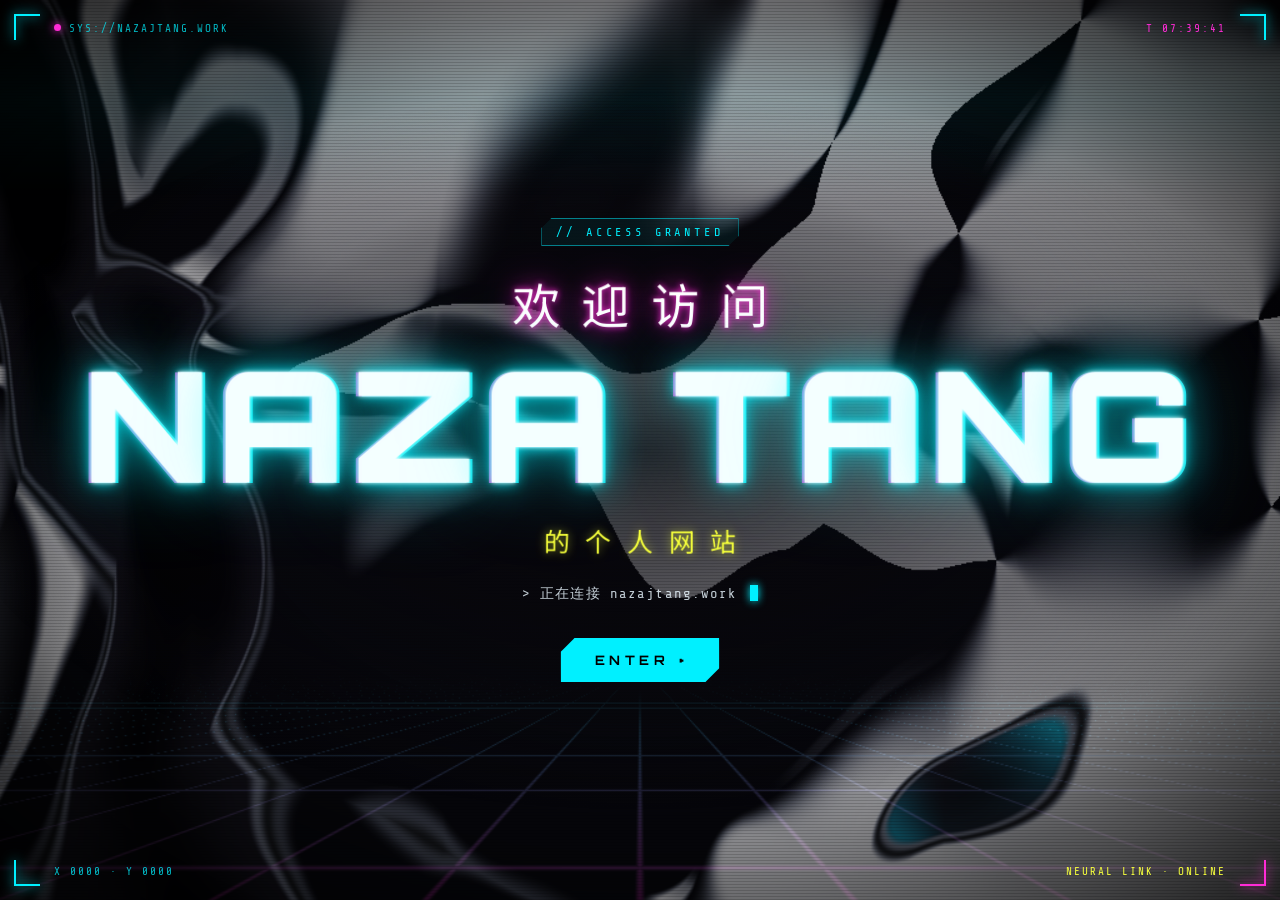
==== commit 24e8fbb8: "Let the cursor disturb headline text and make liquid waves bigger Letters are pushed away from the p" ====
--- a/index.html
+++ b/index.html
@@ -60,6 +60,7 @@
 </section>
 
 <script src="/assets/metal.js"></script>
+<script src="/assets/disturb.js"></script>
 <script>
 (function(){
   var reduce=matchMedia('(prefers-reduced-motion: reduce)').matches;
--- a/assets/cyber.css
+++ b/assets/cyber.css
@@ -12,7 +12,7 @@
 #metal{position:fixed;inset:0;width:100%;height:100%;display:block}
 
 .fx{position:fixed;inset:0;pointer-events:none;z-index:2}
-.fx.scan{background:repeating-linear-gradient(0deg,rgba(0,0,0,.28) 0 1px,transparent 1px 3px);mix-blend-mode:multiply}
+.fx.scan{background:repeating-linear-gradient(0deg,rgba(0,0,0,.16) 0 1px,transparent 1px 3px);mix-blend-mode:multiply}
 .fx.vig{background:radial-gradient(ellipse at center,transparent 45%,rgba(0,0,0,.75) 100%)}
 .fx.sweep{background:linear-gradient(180deg,transparent 0%,rgba(0,240,255,.07) 50%,transparent 100%);height:22vh;animation:sweep 7s linear infinite}
 @keyframes sweep{from{transform:translateY(-25vh)}to{transform:translateY(110vh)}}
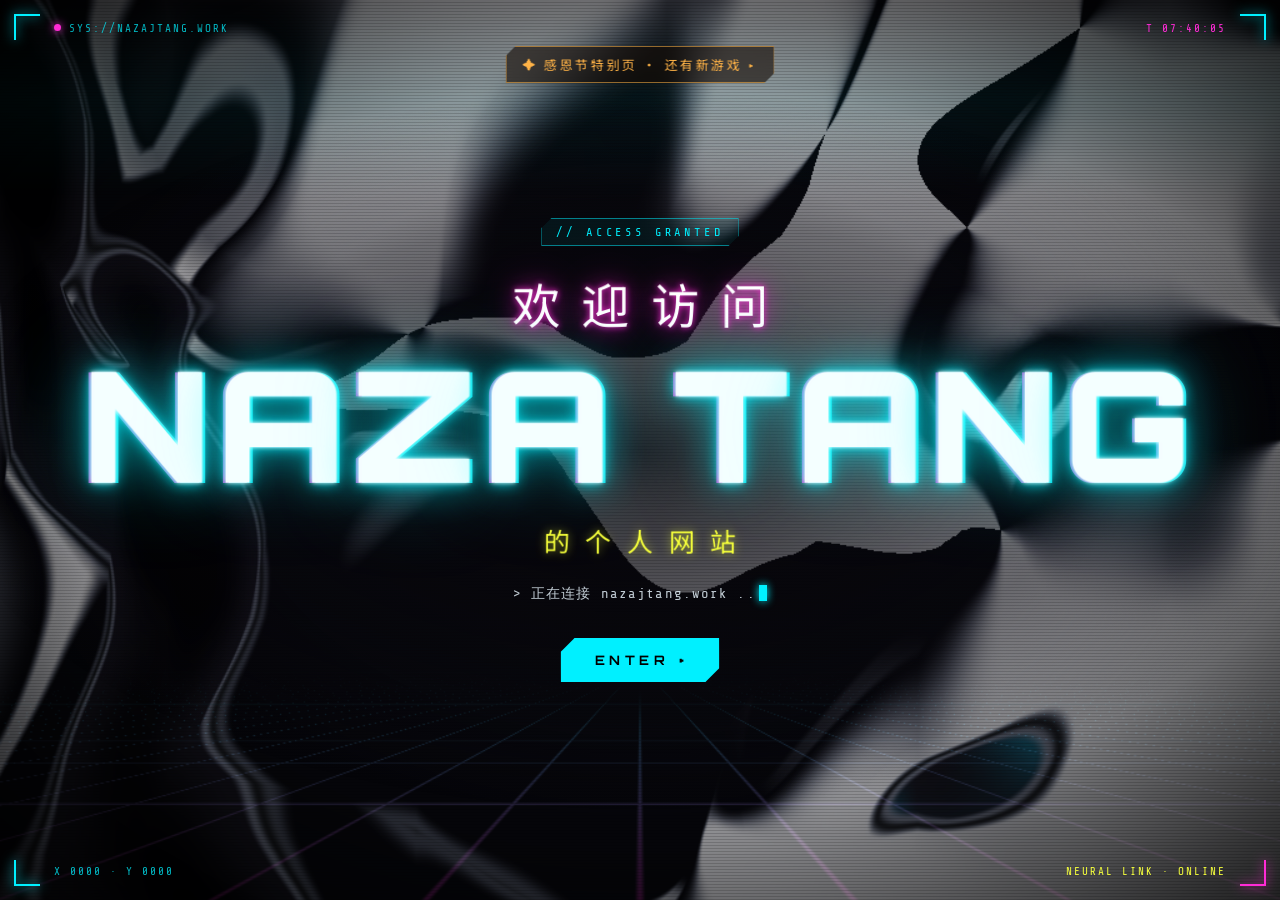
==== commit 8fff35d6: "Add Thanksgiving page and 清宫诡事录 game home page - /thanksgiving/: harvest-gold version of the liquid-" ====
--- a/index.html
+++ b/index.html
@@ -34,7 +34,12 @@
 .ready .enter{opacity:1;transition:opacity .6s 2.4s,background .2s,box-shadow .2s,transform .2s}
 .enter:hover{background:var(--pink);box-shadow:0 0 34px rgba(255,43,214,.8);transform:translateY(-2px)}
 .hello{will-change:opacity}
-@media (prefers-reduced-motion:reduce){.ready .hello{animation:none}.glitch::before,.glitch::after,{animation:none}}
+.fest{position:fixed;z-index:6;top:46px;left:50%;transform:translateX(-50%);display:inline-flex;align-items:center;gap:10px;white-space:nowrap;font-family:var(--cn);font-size:13px;letter-spacing:.2em;color:#ffb347;text-decoration:none;
+  padding:8px 16px;border:1px solid rgba(255,179,71,.55);background:rgba(20,10,4,.6);backdrop-filter:blur(6px);-webkit-backdrop-filter:blur(6px);box-shadow:0 0 18px rgba(255,140,50,.25);
+  clip-path:polygon(10px 0,100% 0,100% calc(100% - 10px),calc(100% - 10px) 100%,0 100%,0 10px);transition:background .2s,color .2s}
+.fest:hover,.fest:focus-visible{background:#ffb347;color:#000;outline:none}
+.fest[hidden]{display:none}
+@media (prefers-reduced-motion:reduce){.ready .hello{animation:none}.glitch::before,.glitch::after{animation:none}}
 </style>
 </head>
 <body>
@@ -47,6 +52,8 @@
   <span class="t t3" id="coord">X 0000 · Y 0000</span>
   <span class="t t4">NEURAL LINK · ONLINE</span>
 </div>
+
+<a class="fest" id="fest" href="/thanksgiving/" hidden>✦ 感恩节特别页 · 还有新游戏 ▸</a>
 
 <section class="hero">
   <div class="hello">
@@ -75,6 +82,9 @@
     else if(li+1<lines.length){li++;ci=0;setTimeout(type,700);}
   }
   setTimeout(type,reduce?0:900);
+  /* seasonal link: shows through November and the first week of December */
+  var d=new Date(),m=d.getMonth();
+  if(m===10||(m===11&&d.getDate()<=7))document.getElementById('fest').hidden=false;
 })();
 </script>
 </body>
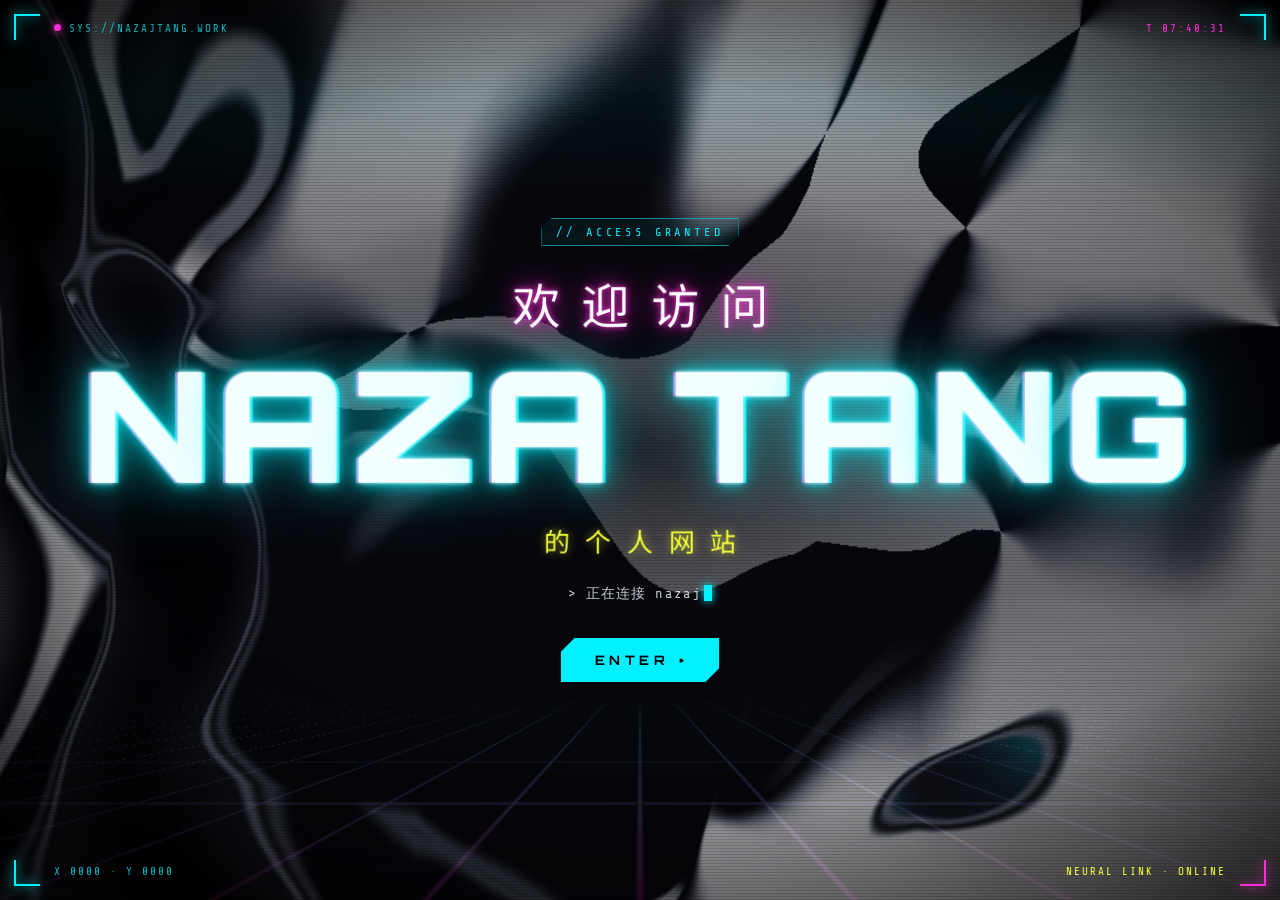
==== commit 0f152545: "Open the home page on the Thanksgiving page for Nov 26–27 A small date check at the top of index.htm" ====
--- a/index.html
+++ b/index.html
@@ -3,6 +3,12 @@
 <head>
 <meta charset="utf-8">
 <meta name="viewport" content="width=device-width, initial-scale=1">
+<script>
+/* Thanksgiving 2026: on Nov 26–27 (visitor's local date) the home page opens on /thanksgiving/.
+   From Nov 28 this does nothing and the normal home page is back. */
+(function(){var d=new Date(),k=d.getFullYear()*10000+(d.getMonth()+1)*100+d.getDate();
+  if(k>=20261126&&k<=20261127)location.replace('/thanksgiving/');})();
+</script>
 <title>Naza Tang</title>
 <meta name="description" content="欢迎访问 Naza Tang 的个人网站">
 <meta name="theme-color" content="#07060b">
@@ -34,11 +40,6 @@
 .ready .enter{opacity:1;transition:opacity .6s 2.4s,background .2s,box-shadow .2s,transform .2s}
 .enter:hover{background:var(--pink);box-shadow:0 0 34px rgba(255,43,214,.8);transform:translateY(-2px)}
 .hello{will-change:opacity}
-.fest{position:fixed;z-index:6;top:46px;left:50%;transform:translateX(-50%);display:inline-flex;align-items:center;gap:10px;white-space:nowrap;font-family:var(--cn);font-size:13px;letter-spacing:.2em;color:#ffb347;text-decoration:none;
-  padding:8px 16px;border:1px solid rgba(255,179,71,.55);background:rgba(20,10,4,.6);backdrop-filter:blur(6px);-webkit-backdrop-filter:blur(6px);box-shadow:0 0 18px rgba(255,140,50,.25);
-  clip-path:polygon(10px 0,100% 0,100% calc(100% - 10px),calc(100% - 10px) 100%,0 100%,0 10px);transition:background .2s,color .2s}
-.fest:hover,.fest:focus-visible{background:#ffb347;color:#000;outline:none}
-.fest[hidden]{display:none}
 @media (prefers-reduced-motion:reduce){.ready .hello{animation:none}.glitch::before,.glitch::after{animation:none}}
 </style>
 </head>
@@ -52,8 +53,6 @@
   <span class="t t3" id="coord">X 0000 · Y 0000</span>
   <span class="t t4">NEURAL LINK · ONLINE</span>
 </div>
-
-<a class="fest" id="fest" href="/thanksgiving/" hidden>✦ 感恩节特别页 · 还有新游戏 ▸</a>
 
 <section class="hero">
   <div class="hello">
@@ -82,9 +81,6 @@
     else if(li+1<lines.length){li++;ci=0;setTimeout(type,700);}
   }
   setTimeout(type,reduce?0:900);
-  /* seasonal link: shows through November and the first week of December */
-  var d=new Date(),m=d.getMonth();
-  if(m===10||(m===11&&d.getDate()<=7))document.getElementById('fest').hidden=false;
 })();
 </script>
 </body>
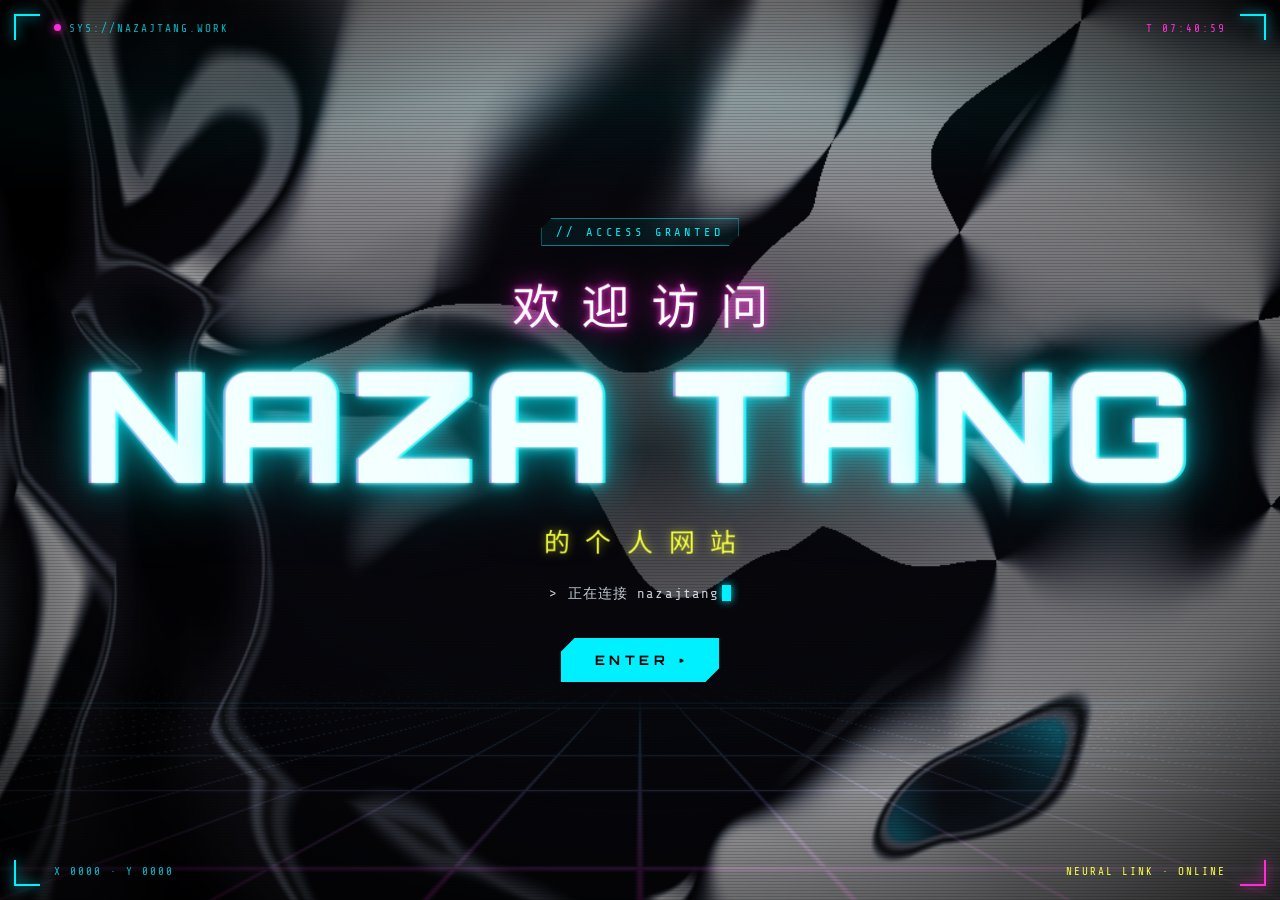
==== commit 7299bf63: "Take down the Thanksgiving page /thanksgiving/ is now a small stub that sends visitors to the home p" ====
--- a/index.html
+++ b/index.html
@@ -3,12 +3,6 @@
 <head>
 <meta charset="utf-8">
 <meta name="viewport" content="width=device-width, initial-scale=1">
-<script>
-/* Thanksgiving 2026: on Nov 26–27 (visitor's local date) the home page opens on /thanksgiving/.
-   From Nov 28 this does nothing and the normal home page is back. */
-(function(){var d=new Date(),k=d.getFullYear()*10000+(d.getMonth()+1)*100+d.getDate();
-  if(k>=20261126&&k<=20261127)location.replace('/thanksgiving/');})();
-</script>
 <title>Naza Tang</title>
 <meta name="description" content="欢迎访问 Naza Tang 的个人网站">
 <meta name="theme-color" content="#07060b">
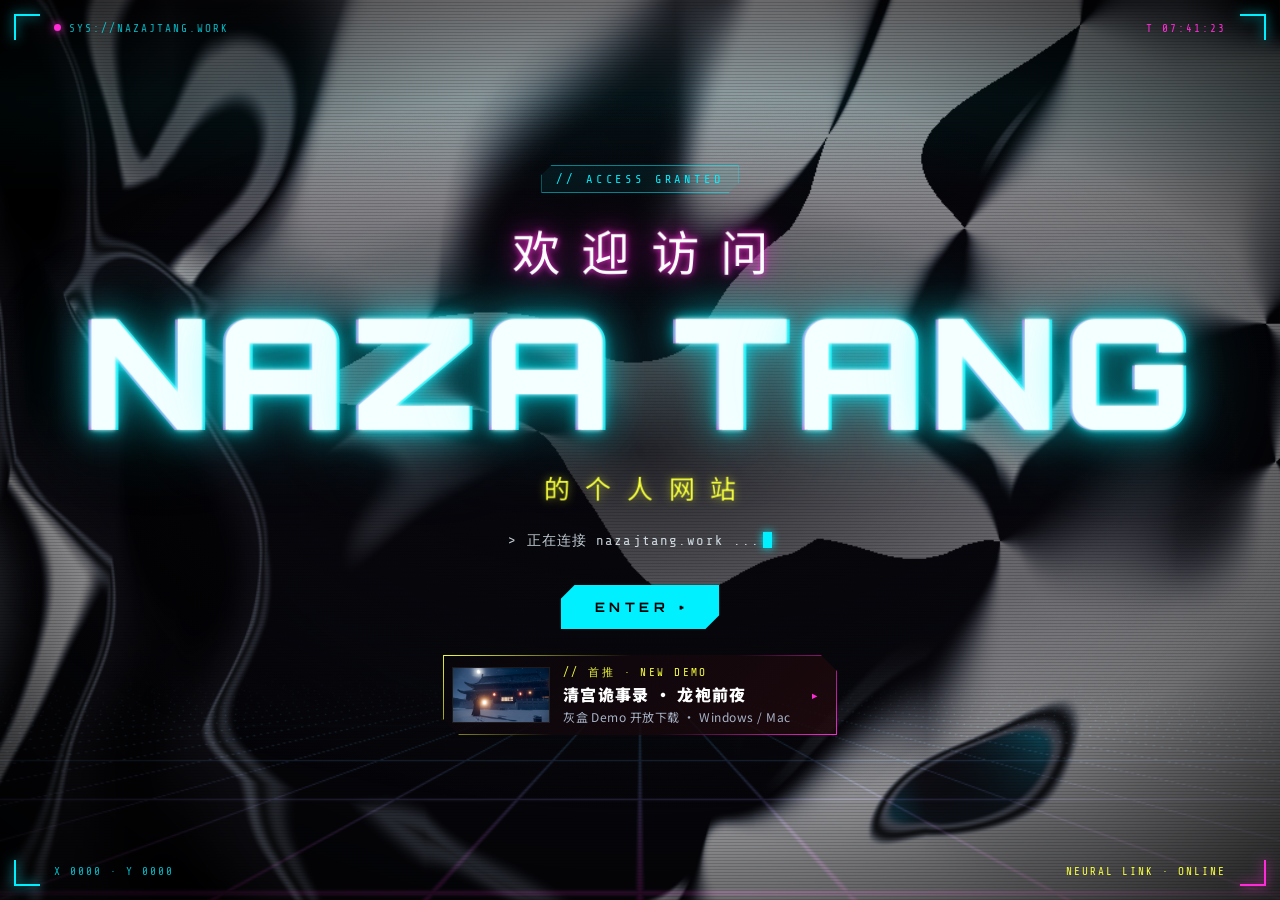
==== commit 5aa19671: "Home: feature 清宫诡事录 under ENTER; keep the name on one line on phones A small card under the ENTER bu" ====
--- a/index.html
+++ b/index.html
@@ -34,6 +34,24 @@
 .ready .enter{opacity:1;transition:opacity .6s 2.4s,background .2s,box-shadow .2s,transform .2s}
 .enter:hover{background:var(--pink);box-shadow:0 0 34px rgba(255,43,214,.8);transform:translateY(-2px)}
 .hello{will-change:opacity}
+/* featured project: 清宫诡事录 */
+.feat{pointer-events:auto;position:relative;display:flex;align-items:center;gap:14px;width:fit-content;max-width:100%;margin:26px auto 0;padding:10px 18px 10px 10px;text-align:left;text-decoration:none;color:var(--fg);
+  background:linear-gradient(135deg,rgba(7,6,11,.84),rgba(36,10,14,.74));backdrop-filter:blur(8px);-webkit-backdrop-filter:blur(8px);
+  clip-path:polygon(0 0,calc(100% - 16px) 0,100% 16px,100% 100%,16px 100%,0 calc(100% - 16px));opacity:0;transition:transform .2s,background .2s}
+.feat::before{content:"";position:absolute;inset:0;padding:1px;pointer-events:none;background:linear-gradient(135deg,var(--yellow),transparent 40%,transparent 62%,var(--pink));
+  -webkit-mask:linear-gradient(#000 0 0) content-box,linear-gradient(#000 0 0);-webkit-mask-composite:xor;mask-composite:exclude}
+.ready .feat{opacity:1;transition:opacity .6s 2.8s,transform .2s,background .2s}
+.feat:hover,.feat:focus-visible{transform:translateY(-2px);background:linear-gradient(135deg,rgba(20,10,8,.9),rgba(70,18,22,.82));outline:none}
+.feat .thumb{flex:0 0 auto;width:96px;height:54px;background:#05070d url(/qinggong/og.jpg) 30% 60%/cover;box-shadow:0 0 0 1px rgba(255,255,255,.08)}
+.feat .ft{display:flex;flex-direction:column;gap:2px;min-width:0}
+.feat small{font-size:11px;letter-spacing:.22em;color:var(--yellow)}
+.feat b{font-family:var(--cn);font-weight:900;font-size:16px;letter-spacing:.08em;color:#fff}
+.feat em{font-style:normal;font-family:var(--cn);font-size:12px;letter-spacing:.04em;color:#a9b4c8}
+.feat .go{margin-left:6px;font-size:14px;color:var(--pink);transition:transform .2s}
+.feat:hover .go,.feat:focus-visible .go{transform:translateX(3px)}
+/* phones: keep "NAZA TANG" on one line (disturb.js splits it into letters, which could otherwise wrap) */
+@media (max-width:600px){.glitch{font-size:10.5vw;white-space:nowrap}}
+@media (max-width:420px){.feat{gap:12px;padding-right:14px}.feat .thumb{width:72px;height:48px}.feat b{font-size:15px}.feat em{font-size:11px}}
 @media (prefers-reduced-motion:reduce){.ready .hello{animation:none}.glitch::before,.glitch::after{animation:none}}
 </style>
 </head>
@@ -56,6 +74,11 @@
     <div class="sub">的个人网站</div>
     <div class="term" id="term"><span class="cursor"></span></div>
     <a class="enter" href="/projects/">ENTER ▸</a>
+    <a class="feat" href="/qinggong/">
+      <i class="thumb" aria-hidden="true"></i>
+      <span class="ft"><small>// 首推 · NEW DEMO</small><b>清宫诡事录 · 龙袍前夜</b><em>灰盒 Demo 开放下载 · Windows / Mac</em></span>
+      <span class="go" aria-hidden="true">▸</span>
+    </a>
   </div>
 </section>
 
